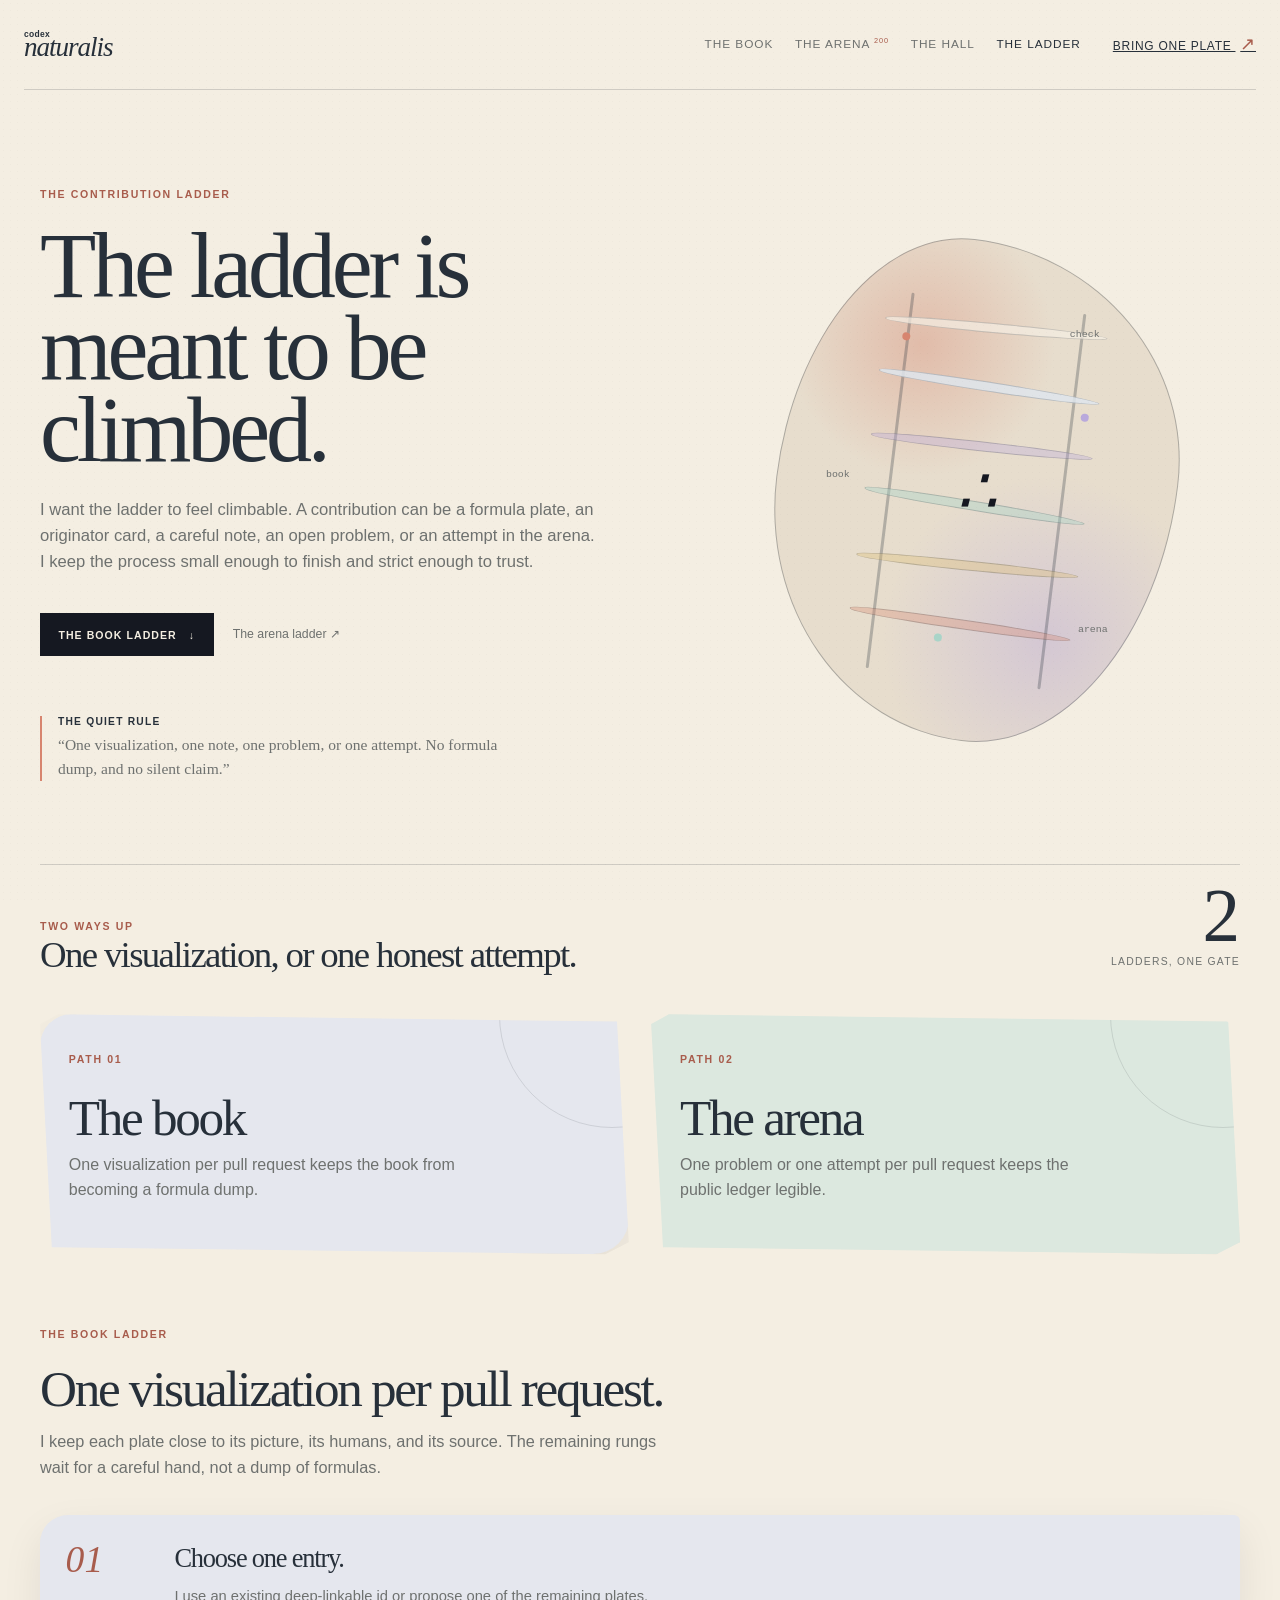
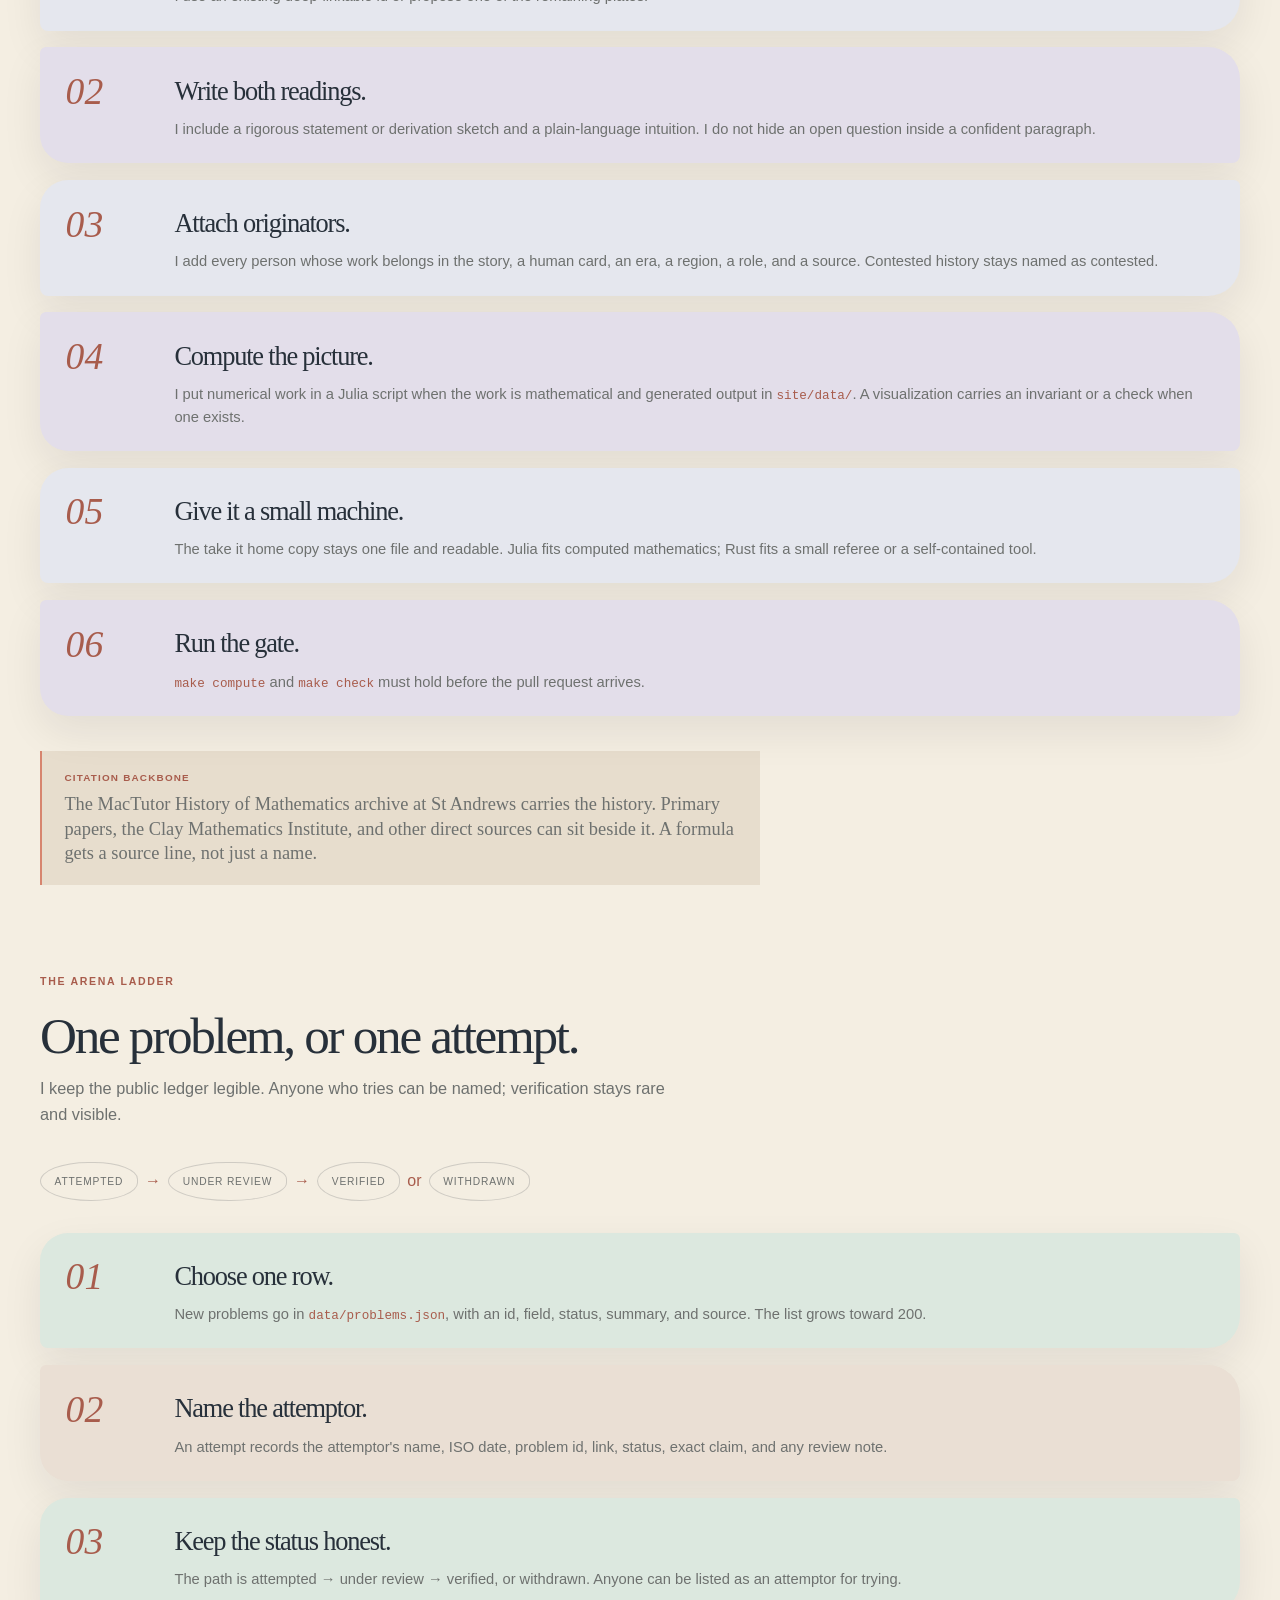
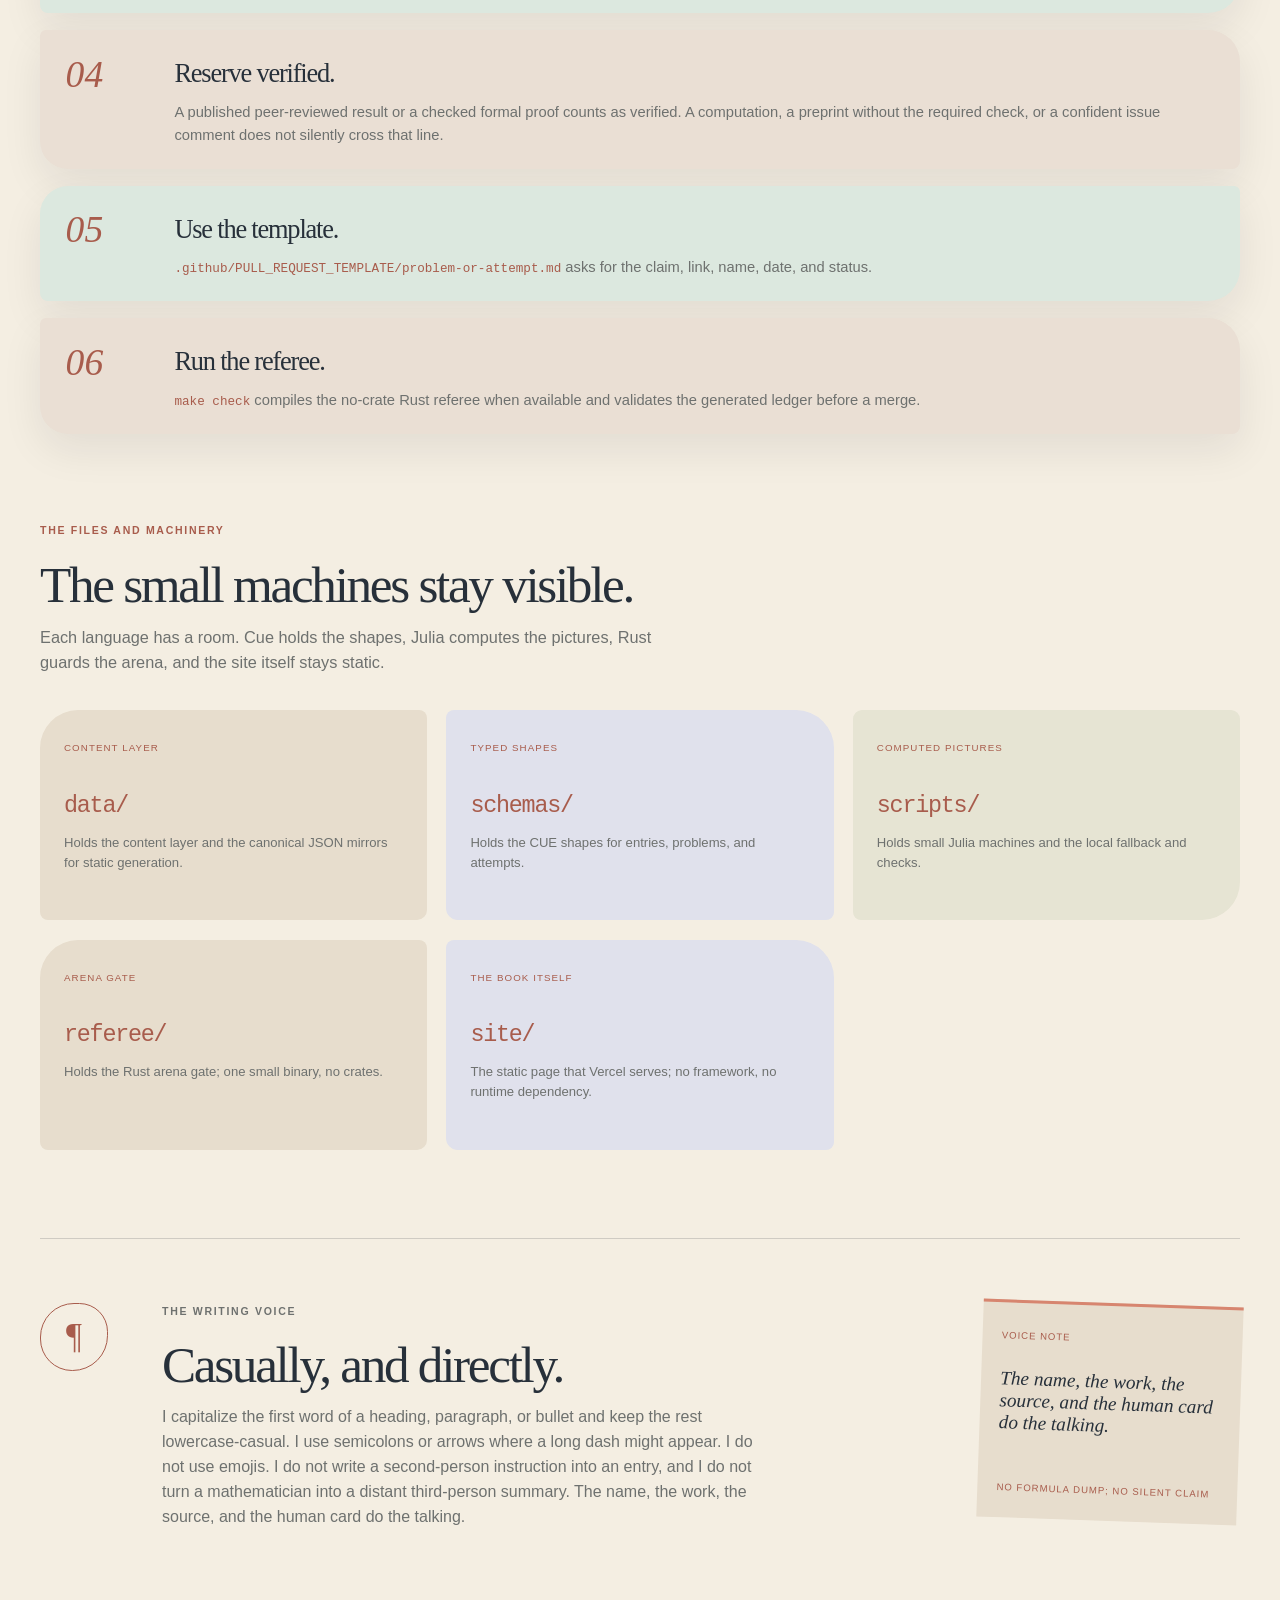
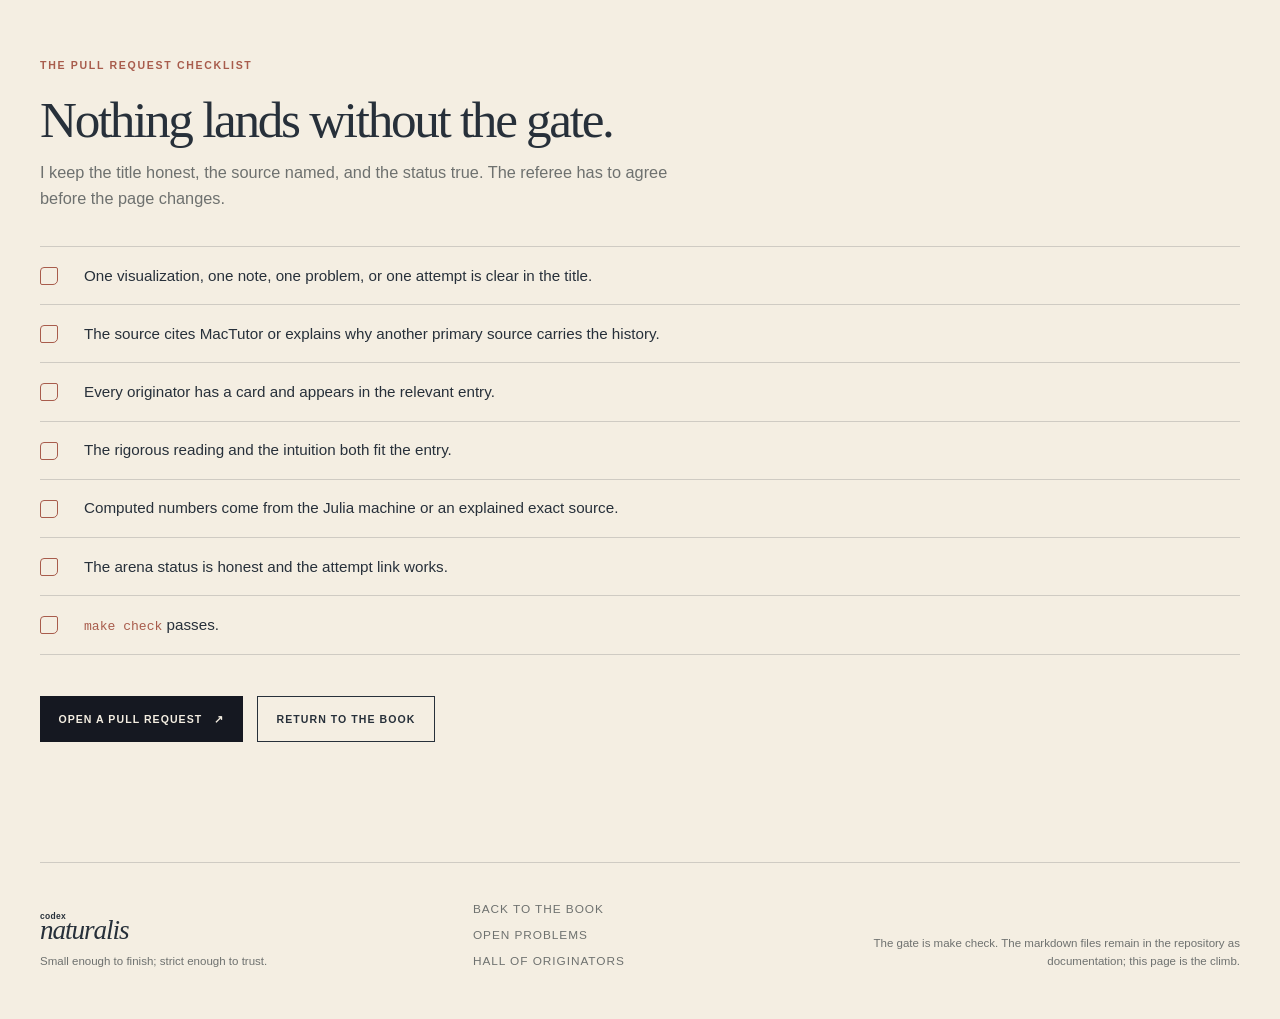
==== site/contributing.html @ 6f63bc46 "The ladder finds a page, not a raw markdown file The contribution ladder is now a styled Codex Natur" ====
<!doctype html>
<html lang="en">
<head>
  <meta charset="utf-8">
  <meta name="viewport" content="width=device-width, initial-scale=1">
  <meta name="description" content="The Codex Naturalis contribution ladder; one plate, one problem, one attempt at a time.">
  <title>The ladder; Codex Naturalis</title>
  <link rel="stylesheet" href="assets/styles.css">
  <script src="assets/app.js" defer></script>
</head>
<body data-page="ladder">
  <a class="skip-link" href="#ladder">Skip to the ladder</a>
  <header class="site-header">
    <a class="wordmark" href="index.html" aria-label="Codex Naturalis home"><span>codex</span><i>naturalis</i></a>
    <nav class="site-nav" aria-label="Main navigation">
      <a href="index.html">The book</a>
      <a href="problems.html">The arena <sup>200</sup></a>
      <a href="humans.html">The hall</a>
      <a class="active" href="contributing.html">The ladder</a>
    </nav>
    <a class="random-button" href="https://github.com/Mascottz/codex-naturalis/pulls">Bring one plate <span aria-hidden="true">↗</span></a>
  </header>

  <main id="ladder">
    <section class="hero climb-hero page-width" aria-labelledby="ladder-title">
      <div class="hero-copy">
        <p class="eyebrow">The contribution ladder</p>
        <h1 id="ladder-title">The ladder is meant to be climbed.</h1>
        <p class="hero-intro">I want the ladder to feel climbable. A contribution can be a formula plate, an originator card, a careful note, an open problem, or an attempt in the arena. I keep the process small enough to finish and strict enough to trust.</p>
        <div class="hero-actions">
          <a class="button button-fill" href="#book-ladder">The book ladder <span aria-hidden="true">↓</span></a>
          <a class="quiet-link" href="#arena-ladder">The arena ladder <span aria-hidden="true">↗</span></a>
        </div>
        <p class="galileo"><span>The quiet rule</span> <q>One visualization, one note, one problem, or one attempt. No formula dump, and no silent claim.</q></p>
      </div>
      <div class="climb-instrument" aria-hidden="true">
        <span class="climb-rail rail-left"></span>
        <span class="climb-rail rail-right"></span>
        <i class="climb-bar bar-a"></i>
        <i class="climb-bar bar-b"></i>
        <i class="climb-bar bar-c"></i>
        <i class="climb-bar bar-d"></i>
        <i class="climb-bar bar-e"></i>
        <i class="climb-bar bar-f"></i>
        <span class="instrument-point point-one"></span>
        <span class="instrument-point point-two"></span>
        <span class="instrument-point point-three"></span>
        <span class="instrument-label label-a">book</span>
        <span class="instrument-label label-b">arena</span>
        <span class="instrument-label label-c">check</span>
        <div class="instrument-center">∴</div>
      </div>
    </section>

    <section class="arena-band page-width">
      <div>
        <span class="section-kicker">Two ways up</span>
        <h2>One visualization, or one honest attempt.</h2>
      </div>
      <div class="counter"><strong>2</strong><span>ladders, one gate</span></div>
    </section>

    <div class="path-row page-width">
      <a class="path-card path-book" href="#book-ladder">
        <span class="section-kicker">Path 01</span>
        <h2>The book</h2>
        <p>One visualization per pull request keeps the book from becoming a formula dump.</p>
      </a>
      <a class="path-card path-arena" href="#arena-ladder">
        <span class="section-kicker">Path 02</span>
        <h2>The arena</h2>
        <p>One problem or one attempt per pull request keeps the public ledger legible.</p>
      </a>
    </div>

    <section class="climb-section page-width" id="book-ladder" aria-labelledby="book-ladder-title">
      <p class="eyebrow">The book ladder</p>
      <h2 id="book-ladder-title">One visualization per pull request.</h2>
      <p class="climb-lead">I keep each plate close to its picture, its humans, and its source. The remaining rungs wait for a careful hand, not a dump of formulas.</p>
      <ol class="rung-list book-rungs">
        <li class="rung">
          <span class="rung-index">01</span>
          <div>
            <h3>Choose one entry.</h3>
            <p>I use an existing deep-linkable id or propose one of the remaining plates.</p>
          </div>
        </li>
        <li class="rung">
          <span class="rung-index">02</span>
          <div>
            <h3>Write both readings.</h3>
            <p>I include a rigorous statement or derivation sketch and a plain-language intuition. I do not hide an open question inside a confident paragraph.</p>
          </div>
        </li>
        <li class="rung">
          <span class="rung-index">03</span>
          <div>
            <h3>Attach originators.</h3>
            <p>I add every person whose work belongs in the story, a human card, an era, a region, a role, and a source. Contested history stays named as contested.</p>
          </div>
        </li>
        <li class="rung">
          <span class="rung-index">04</span>
          <div>
            <h3>Compute the picture.</h3>
            <p>I put numerical work in a Julia script when the work is mathematical and generated output in <code>site/data/</code>. A visualization carries an invariant or a check when one exists.</p>
          </div>
        </li>
        <li class="rung">
          <span class="rung-index">05</span>
          <div>
            <h3>Give it a small machine.</h3>
            <p>The take it home copy stays one file and readable. Julia fits computed mathematics; Rust fits a small referee or a self-contained tool.</p>
          </div>
        </li>
        <li class="rung">
          <span class="rung-index">06</span>
          <div>
            <h3>Run the gate.</h3>
            <p><code>make compute</code> and <code>make check</code> must hold before the pull request arrives.</p>
          </div>
        </li>
      </ol>
      <aside class="climb-note">
        <span>Citation backbone</span>
        <p>The MacTutor History of Mathematics archive at St Andrews carries the history. Primary papers, the Clay Mathematics Institute, and other direct sources can sit beside it. A formula gets a source line, not just a name.</p>
      </aside>
    </section>

    <section class="climb-section page-width" id="arena-ladder" aria-labelledby="arena-ladder-title">
      <p class="eyebrow">The arena ladder</p>
      <h2 id="arena-ladder-title">One problem, or one attempt.</h2>
      <p class="climb-lead">I keep the public ledger legible. Anyone who tries can be named; verification stays rare and visible.</p>
      <div class="ladder" aria-label="Attempt status ladder">
        <span class="ladder-step">attempted</span>
        <span class="ladder-arrow">→</span>
        <span class="ladder-step">under review</span>
        <span class="ladder-arrow">→</span>
        <span class="ladder-step">verified</span>
        <span class="ladder-arrow">or</span>
        <span class="ladder-step">withdrawn</span>
      </div>
      <ol class="rung-list arena-rungs">
        <li class="rung">
          <span class="rung-index">01</span>
          <div>
            <h3>Choose one row.</h3>
            <p>New problems go in <code>data/problems.json</code>, with an id, field, status, summary, and source. The list grows toward 200.</p>
          </div>
        </li>
        <li class="rung">
          <span class="rung-index">02</span>
          <div>
            <h3>Name the attemptor.</h3>
            <p>An attempt records the attemptor's name, ISO date, problem id, link, status, exact claim, and any review note.</p>
          </div>
        </li>
        <li class="rung">
          <span class="rung-index">03</span>
          <div>
            <h3>Keep the status honest.</h3>
            <p>The path is attempted → under review → verified, or withdrawn. Anyone can be listed as an attemptor for trying.</p>
          </div>
        </li>
        <li class="rung">
          <span class="rung-index">04</span>
          <div>
            <h3>Reserve verified.</h3>
            <p>A published peer-reviewed result or a checked formal proof counts as verified. A computation, a preprint without the required check, or a confident issue comment does not silently cross that line.</p>
          </div>
        </li>
        <li class="rung">
          <span class="rung-index">05</span>
          <div>
            <h3>Use the template.</h3>
            <p><code>.github/PULL_REQUEST_TEMPLATE/problem-or-attempt.md</code> asks for the claim, link, name, date, and status.</p>
          </div>
        </li>
        <li class="rung">
          <span class="rung-index">06</span>
          <div>
            <h3>Run the referee.</h3>
            <p><code>make check</code> compiles the no-crate Rust referee when available and validates the generated ledger before a merge.</p>
          </div>
        </li>
      </ol>
    </section>

    <section class="climb-section page-width" id="machinery" aria-labelledby="machinery-title">
      <p class="eyebrow">The files and machinery</p>
      <h2 id="machinery-title">The small machines stay visible.</h2>
      <p class="climb-lead">Each language has a room. Cue holds the shapes, Julia computes the pictures, Rust guards the arena, and the site itself stays static.</p>
      <div class="machine-grid">
        <article class="machine-card">
          <span class="human-era">Content layer</span>
          <h3><code>data/</code></h3>
          <p>Holds the content layer and the canonical JSON mirrors for static generation.</p>
        </article>
        <article class="machine-card">
          <span class="human-era">Typed shapes</span>
          <h3><code>schemas/</code></h3>
          <p>Holds the CUE shapes for entries, problems, and attempts.</p>
        </article>
        <article class="machine-card">
          <span class="human-era">Computed pictures</span>
          <h3><code>scripts/</code></h3>
          <p>Holds small Julia machines and the local fallback and checks.</p>
        </article>
        <article class="machine-card">
          <span class="human-era">Arena gate</span>
          <h3><code>referee/</code></h3>
          <p>Holds the Rust arena gate; one small binary, no crates.</p>
        </article>
        <article class="machine-card">
          <span class="human-era">The book itself</span>
          <h3><code>site/</code></h3>
          <p>The static page that Vercel serves; no framework, no runtime dependency.</p>
        </article>
      </div>
    </section>

    <section class="margin page-width" id="voice" aria-labelledby="voice-title">
      <div class="margin-mark">¶</div>
      <div>
        <p class="eyebrow">The writing voice</p>
        <h2 id="voice-title">Casually, and directly.</h2>
        <p>I capitalize the first word of a heading, paragraph, or bullet and keep the rest lowercase-casual. I use semicolons or arrows where a long dash might appear. I do not use emojis. I do not write a second-person instruction into an entry, and I do not turn a mathematician into a distant third-person summary. The name, the work, the source, and the human card do the talking.</p>
      </div>
      <div class="margin-note">
        <span>Voice note</span>
        <p>The name, the work, the source, and the human card do the talking.</p>
        <small>no formula dump; no silent claim</small>
      </div>
    </section>

    <section class="climb-section page-width" id="checklist" aria-labelledby="checklist-title">
      <p class="eyebrow">The pull request checklist</p>
      <h2 id="checklist-title">Nothing lands without the gate.</h2>
      <p class="climb-lead">I keep the title honest, the source named, and the status true. The referee has to agree before the page changes.</p>
      <ul class="climb-checklist">
        <li>
          <span class="check-box" aria-hidden="true"></span>
          <span>One visualization, one note, one problem, or one attempt is clear in the title.</span>
        </li>
        <li>
          <span class="check-box" aria-hidden="true"></span>
          <span>The source cites MacTutor or explains why another primary source carries the history.</span>
        </li>
        <li>
          <span class="check-box" aria-hidden="true"></span>
          <span>Every originator has a card and appears in the relevant entry.</span>
        </li>
        <li>
          <span class="check-box" aria-hidden="true"></span>
          <span>The rigorous reading and the intuition both fit the entry.</span>
        </li>
        <li>
          <span class="check-box" aria-hidden="true"></span>
          <span>Computed numbers come from the Julia machine or an explained exact source.</span>
        </li>
        <li>
          <span class="check-box" aria-hidden="true"></span>
          <span>The arena status is honest and the attempt link works.</span>
        </li>
        <li>
          <span class="check-box" aria-hidden="true"></span>
          <span><code>make check</code> passes.</span>
        </li>
      </ul>
      <div class="climb-close">
        <a class="button button-fill" href="https://github.com/Mascottz/codex-naturalis/compare">Open a pull request <span aria-hidden="true">↗</span></a>
        <a class="button button-line" href="index.html">Return to the book</a>
      </div>
    </section>
  </main>

  <footer class="site-footer page-width">
    <div>
      <a class="wordmark" href="index.html"><span>codex</span><i>naturalis</i></a>
      <p>Small enough to finish; strict enough to trust.</p>
    </div>
    <div class="footer-links">
      <a href="index.html">Back to the book</a>
      <a href="problems.html">Open problems</a>
      <a href="humans.html">Hall of originators</a>
    </div>
    <p class="footer-sources">The gate is make check. The markdown files remain in the repository as documentation; this page is the climb.</p>
  </footer>
</body>
</html>
---- site/assets/styles.css ----
/* small machines; the visual instrument. it gives the book a surface that feels made, not templated. */

:root {
  --night: #151821;
  --night-soft: #242936;
  --paper: #f4eee2;
  --paper-deep: #e7ddcd;
  --ink: #27303a;
  --muted: #6e716f;
  --line: rgba(39, 48, 58, .18);
  --coral: #d7856f;
  --coral-dark: #a85c4c;
  --lilac: #b9a9dc;
  --mint: #a9d4c8;
  --mustard: #ddbd72;
  --sky-wash: #dfe6ed;
  --display: "Baskerville", "Iowan Old Style", "Palatino Linotype", Georgia, serif;
  --body: "Avenir Next", "Segoe UI", Helvetica, sans-serif;
  --mono: "SFMono-Regular", Consolas, "Liberation Mono", monospace;
  --measure: 1200px;
  --shadow: 0 16px 40px rgba(24, 27, 36, .08);
}

* { box-sizing: border-box; }
html { scroll-behavior: smooth; }
body { margin: 0; color: var(--ink); background: var(--paper); font-family: var(--body); font-size: 16px; line-height: 1.55; }
body::before { content: ""; position: fixed; inset: 0; pointer-events: none; opacity: .22; z-index: 10; background-image: radial-gradient(rgba(21, 24, 33, .1) .55px, transparent .55px); background-size: 7px 7px; mix-blend-mode: multiply; }
a { color: inherit; }
button, input { font: inherit; }
button { cursor: pointer; }
.skip-link { position: fixed; left: 1rem; top: -5rem; z-index: 50; background: var(--coral); color: var(--night); padding: .6rem 1rem; }
.skip-link:focus { top: 1rem; }
.page-width { width: min(calc(100% - 3rem), var(--measure)); margin-inline: auto; }

.site-header { width: min(calc(100% - 3rem), 1320px); margin: 0 auto; min-height: 90px; display: flex; align-items: center; justify-content: space-between; gap: 2rem; border-bottom: 1px solid var(--line); }
.wordmark { display: inline-flex; flex-direction: column; text-decoration: none; text-transform: lowercase; font-family: var(--display); font-size: 1.7rem; line-height: .76; letter-spacing: -.04em; }
.wordmark span { letter-spacing: .04em; font-family: var(--body); font-size: .53rem; font-weight: 700; }
.wordmark i { font-style: italic; }
.site-nav { display: flex; align-items: center; gap: 1.35rem; margin-left: auto; }
.site-nav a, .footer-links a { color: var(--muted); text-decoration: none; font-size: .74rem; letter-spacing: .08em; text-transform: uppercase; }
.site-nav a:hover, .site-nav a.active, .footer-links a:hover { color: var(--ink); }
.site-nav sup { color: var(--coral-dark); font-size: .62em; }
.random-button { color: var(--ink); border: 0; background: transparent; font-size: .75rem; letter-spacing: .06em; text-transform: uppercase; padding: .65rem 0; }
.random-button span { color: var(--coral-dark); font-size: 1.1rem; padding-left: .3rem; }

.hero { min-height: 690px; display: grid; grid-template-columns: minmax(0, 1.07fr) minmax(300px, .93fr); align-items: center; gap: 5vw; padding-block: 6rem 5rem; }
.eyebrow, .section-kicker { margin: 0 0 1.4rem; text-transform: uppercase; letter-spacing: .16em; font-size: .66rem; font-weight: 700; color: var(--coral-dark); }
h1, h2, h3, p { margin-top: 0; }
h1, h2, h3 { font-family: var(--display); font-weight: 400; letter-spacing: -.045em; }
h1 { max-width: 700px; margin-bottom: 1.65rem; font-size: clamp(3.8rem, 7.2vw, 7.3rem); line-height: .89; }
h2 { font-size: clamp(2.3rem, 4vw, 4.8rem); line-height: .94; }
.hero-intro { max-width: 560px; color: var(--muted); font-size: 1.04rem; }
.hero-actions { display: flex; align-items: center; flex-wrap: wrap; gap: 1.2rem; margin: 2.4rem 0 3.7rem; }
.button { display: inline-flex; align-items: center; gap: .75rem; padding: .85rem 1.15rem; text-decoration: none; text-transform: uppercase; letter-spacing: .1em; font-size: .66rem; font-weight: 700; transition: transform .2s ease, background .2s ease; }
.button:hover { transform: translateY(-2px); }
.button-fill { background: var(--night); color: var(--paper); }
.button-line { border: 1px solid currentColor; }
.quiet-link { color: var(--muted); text-decoration: none; font-size: .77rem; }
.quiet-link:hover { color: var(--coral-dark); }
.galileo { max-width: 480px; padding-left: 1rem; border-left: 2px solid var(--coral); color: var(--muted); font-family: var(--display); font-size: .97rem; }
.galileo span { display: block; color: var(--ink); font: 700 .64rem var(--body); letter-spacing: .12em; text-transform: uppercase; margin-bottom: .4rem; }
.galileo q { quotes: "“" "”"; }

.hero-instrument { position: relative; justify-self: center; width: min(40vw, 430px); aspect-ratio: 1; border: 1px solid rgba(39,48,58,.3); border-radius: 49% 51% 44% 56% / 56% 44% 54% 46%; transform: rotate(-9deg); background: radial-gradient(circle at 40% 40%, rgba(185,169,220,.6), transparent 25%), radial-gradient(circle at 70% 65%, rgba(169,212,200,.55), transparent 32%), var(--paper-deep); }
.hero-instrument::after { content: ""; position: absolute; inset: 11%; border: 1px solid rgba(39,48,58,.24); border-radius: 50%; }
.instrument-ring { position: absolute; inset: 18%; border: 1px solid rgba(39,48,58,.3); border-radius: 48% 52% 50% 50%; }
.ring-one { transform: rotate(29deg) scaleY(.66); }
.ring-two { transform: rotate(-38deg) scaleY(.66); }
.ring-three { inset: 30%; border-color: rgba(168,92,76,.5); transform: rotate(77deg) scaleY(.72); }
.instrument-point { position: absolute; width: 8px; height: 8px; background: var(--coral); border-radius: 50%; }
.point-one { top: 20%; left: 27%; }.point-two { right: 24%; top: 32%; background: var(--lilac); }.point-three { bottom: 19%; left: 44%; background: var(--mint); }
.instrument-center { position: absolute; left: 50%; top: 50%; transform: translate(-50%, -50%) rotate(9deg); font: italic 4rem var(--display); color: var(--night); }
.instrument-label { position: absolute; font: .62rem var(--mono); color: var(--muted); transform: rotate(9deg); }.label-a { left: 12%; top: 49%; }.label-b { right: 13%; bottom: 24%; }.label-c { top: 15%; right: 24%; }

.book-intro { display: flex; align-items: flex-end; justify-content: space-between; border-top: 1px solid var(--line); padding-block: 1.6rem 2.3rem; }
.book-intro p { margin: 0; font-family: var(--display); font-size: 1.6rem; }
.index-stats { display: flex; align-items: baseline; gap: .55rem; color: var(--muted); font-size: .63rem; letter-spacing: .1em; text-transform: uppercase; white-space: nowrap; }
.index-stats strong { color: var(--ink); font: 2.5rem var(--display); letter-spacing: -.06em; }
.index-stats span { margin-right: .6rem; }

.entries { padding-bottom: 8rem; }
.domain-divider { display: flex; align-items: baseline; gap: 1rem; padding-top: 4rem; margin-bottom: 1.8rem; border-top: 1px solid var(--line); }
.domain-divider:first-child { border-top: 0; padding-top: 1rem; }
.domain-divider h2 { margin: 0; font-size: clamp(3rem, 6vw, 6.2rem); }
.domain-number { margin-left: auto; color: var(--coral-dark); font: italic 1rem var(--display); }
.entry-plate { --plate: var(--sky-wash); position: relative; display: grid; grid-template-columns: minmax(210px, .74fr) minmax(0, 1.26fr); min-height: 470px; margin-bottom: 3.8rem; padding: clamp(1.7rem, 4vw, 3.8rem); gap: clamp(2rem, 5vw, 6rem); background: var(--plate); box-shadow: var(--shadow); overflow: hidden; clip-path: polygon(0 3%, 2% 0, 99% 2%, 100% 96%, 96% 100%, 1% 98%); }
.entry-plate::before { content: ""; position: absolute; width: 22rem; height: 22rem; border: 1px solid rgba(39,48,58,.13); border-radius: 50%; right: -9rem; top: -10rem; }
.entry-plate::after { content: ""; position: absolute; width: 12rem; height: 12rem; border: 1px solid rgba(39,48,58,.13); border-radius: 50%; left: -7rem; bottom: -7rem; }
.entry-plate[data-domain="sky"] { --plate: #e5e7ee; }.entry-plate[data-domain="earth"] { --plate: #e6e1d5; }.entry-plate[data-domain="living"] { --plate: #dce8df; }.entry-plate[data-domain="invisible"] { --plate: #e3deea; }.entry-plate[data-domain="structure"] { --plate: #eadfd4; }
.entry-plate:nth-of-type(odd) { border-radius: 32px 5px 38px 9px; }.entry-plate:nth-of-type(even) { border-radius: 6px 38px 11px 34px; }
.entry-aside, .entry-copy { position: relative; z-index: 1; }
.entry-aside { display: flex; flex-direction: column; justify-content: space-between; }
.entry-number { font: italic 1.05rem var(--display); color: var(--coral-dark); }
.entry-title { margin: 1.9rem 0 1.1rem; font-size: clamp(2rem, 3.4vw, 4rem); line-height: .95; }
.entry-plate.live .entry-title::after { content: "live"; display: inline-block; vertical-align: top; margin: .2rem 0 0 .7rem; padding: .25rem .45rem; border: 1px solid var(--coral-dark); border-radius: 99px; font: 700 .55rem var(--body); letter-spacing: .1em; text-transform: uppercase; }
.entry-formula { margin: 0; color: var(--coral-dark); font: 1.05rem var(--mono); line-height: 1.5; }
.entry-source { margin: 2rem 0 0; color: var(--muted); font-size: .65rem; line-height: 1.45; }
.entry-source span { display: block; color: var(--ink); text-transform: uppercase; letter-spacing: .11em; font-weight: 700; margin-bottom: .25rem; }
.entry-copy > .statement { max-width: 690px; margin-bottom: 1.65rem; font-family: var(--display); font-size: 1.45rem; line-height: 1.18; }
.readings { display: grid; grid-template-columns: 1fr 1fr; gap: 1.4rem; border-top: 1px solid rgba(39,48,58,.2); padding-top: 1rem; }
.reading-label { display: block; margin-bottom: .4rem; color: var(--coral-dark); font: 700 .62rem var(--body); text-transform: uppercase; letter-spacing: .11em; }
.readings p { margin: 0; color: var(--muted); font-size: .82rem; line-height: 1.5; }
.originators { display: flex; flex-wrap: wrap; gap: .5rem; margin-top: 1.7rem; }
.originator-chip { display: inline-flex; align-items: center; gap: .45rem; padding: .35rem .6rem .35rem .38rem; border: 1px solid rgba(39,48,58,.23); border-radius: 99px; background: rgba(244,238,226,.4); color: var(--ink); text-decoration: none; font-size: .67rem; }
.originator-chip::before { content: ""; display: block; width: 19px; height: 19px; background: var(--coral); border-radius: 50% 50% 44% 56%; }
.originator-chip:nth-child(2)::before { background: var(--lilac); border-radius: 45% 55% 50% 50%; }.originator-chip:nth-child(3)::before { background: var(--mint); }
.human-story { margin: 1.3rem 0 0; padding-left: .8rem; border-left: 2px solid var(--coral); color: var(--muted); font-size: .77rem; }
.visual-shell { position: relative; margin-top: 2.1rem; padding: .8rem .8rem .7rem; border: 1px solid rgba(39,48,58,.23); background: rgba(244,238,226,.3); border-radius: 15px 5px 16px 5px; }
.entry-canvas { display: block; width: 100%; height: 210px; }
.visual-tools { display: flex; align-items: center; flex-wrap: wrap; gap: .8rem; border-top: 1px solid rgba(39,48,58,.16); padding-top: .6rem; }
.visual-tools label { color: var(--muted); font-size: .65rem; letter-spacing: .08em; text-transform: uppercase; }
.visual-tools input[type="range"] { accent-color: var(--coral-dark); width: min(280px, 45%); }
.slider-value { min-width: 4rem; color: var(--ink); font: .72rem var(--mono); }
.take-home { margin-left: auto; border: 0; border-bottom: 1px solid var(--coral-dark); background: transparent; color: var(--coral-dark); padding: .25rem 0; font-size: .63rem; letter-spacing: .08em; text-transform: uppercase; }
.take-home:hover { color: var(--ink); }

.margin { display: grid; grid-template-columns: 90px 1fr 260px; align-items: start; gap: 2rem; padding: 4rem 0 7rem; border-top: 1px solid var(--line); }
.margin-mark { width: 68px; height: 68px; display: grid; place-items: center; border: 1px solid var(--coral-dark); border-radius: 50% 42% 52% 47%; font: 2.2rem var(--display); color: var(--coral-dark); }
.margin h2 { margin-bottom: 1rem; font-size: clamp(2.7rem, 4vw, 4.5rem); }.margin p { max-width: 610px; color: var(--muted); }.margin .button { margin-top: .5rem; }
.margin-note { padding: 1.2rem; border-top: 3px solid var(--coral); background: var(--paper-deep); transform: rotate(2deg); }.margin-note span, .margin-note small { color: var(--coral-dark); font: .6rem var(--body); letter-spacing: .1em; text-transform: uppercase; }.margin-note p { margin: 1.3rem 0 2.5rem; color: var(--ink); font: italic 1.2rem var(--display); }

.site-footer { display: grid; grid-template-columns: 1.2fr 1fr 1.2fr; gap: 2rem; align-items: end; padding-block: 2.3rem 3rem; border-top: 1px solid var(--line); }.site-footer p { margin: .8rem 0 0; color: var(--muted); font-size: .72rem; }.footer-links { display: flex; flex-direction: column; gap: .5rem; }.footer-sources { text-align: right; }

/* the arena and hall share the quieter reading surface */
.page-hero { padding: 7rem 0 4rem; max-width: 800px; }.page-hero h1 { font-size: clamp(3.6rem, 7vw, 7.2rem); }.page-hero p:not(.eyebrow) { color: var(--muted); font-size: 1.05rem; max-width: 620px; }
.arena-band { display: grid; grid-template-columns: 1.4fr .6fr; gap: 2rem; align-items: end; padding: 1.2rem 0 2.6rem; border-top: 1px solid var(--line); }.arena-band h2 { margin: 0; font-size: 2.3rem; }.counter { text-align: right; }.counter strong { display: block; font: 4.7rem var(--display); line-height: .85; }.counter span { color: var(--muted); font-size: .65rem; letter-spacing: .12em; text-transform: uppercase; }
.filter-row { display: flex; gap: .55rem; flex-wrap: wrap; margin-bottom: 2rem; }.filter-button { border: 1px solid var(--line); border-radius: 99px; background: transparent; padding: .5rem .8rem; color: var(--muted); font-size: .65rem; text-transform: uppercase; letter-spacing: .08em; }.filter-button.active, .filter-button:hover { background: var(--night); color: var(--paper); border-color: var(--night); }
.problem-table-wrap { overflow-x: auto; }.problem-table { width: 100%; border-collapse: collapse; font-size: .8rem; }.problem-table th { padding: .8rem .6rem; color: var(--muted); text-align: left; border-bottom: 2px solid var(--ink); font-size: .61rem; letter-spacing: .1em; text-transform: uppercase; }.problem-table td { padding: 1rem .6rem; vertical-align: top; border-bottom: 1px solid var(--line); }.problem-table tbody tr:hover { background: rgba(231,221,205,.5); }.problem-number { color: var(--coral-dark); font: italic 1.1rem var(--display); }.problem-title { min-width: 260px; font: 1.2rem var(--display); }.problem-title small { display: block; color: var(--muted); font: .7rem var(--body); margin-top: .35rem; }.problem-summary { color: var(--muted); max-width: 380px; }.status { display: inline-block; padding: .27rem .5rem; border-radius: 99px; background: var(--paper-deep); color: var(--muted); font-size: .61rem; text-transform: uppercase; letter-spacing: .08em; white-space: nowrap; }.status.open { color: var(--coral-dark); background: #f0d7ce; }.status.verified { color: #42675e; background: #d2e7dd; }.status.under-review { color: #6d5c27; background: #f1e5bd; }
.ledger { margin: 5rem 0 7rem; padding-top: 2rem; border-top: 1px solid var(--line); }.ledger h2 { margin-bottom: 1rem; }.ledger > p { color: var(--muted); max-width: 660px; }.attempt { display: grid; grid-template-columns: 1fr 140px 180px; gap: 1rem; align-items: center; padding: 1rem 0; border-bottom: 1px solid var(--line); }.attempt strong { font-family: var(--display); font-weight: 400; }.attempt small { color: var(--muted); }.attempt a { color: var(--coral-dark); font-size: .7rem; text-decoration: none; }
.ladder { display: flex; gap: .45rem; align-items: center; margin: 2rem 0; }.ladder-step { padding: .65rem .85rem; border: 1px solid var(--line); border-radius: 50% 45% 48% 52%; color: var(--muted); font-size: .64rem; text-transform: uppercase; letter-spacing: .08em; }.ladder-arrow { color: var(--coral-dark); }

.timeline-wrap { overflow-x: auto; padding: 2rem 0 4rem; }.timeline { min-width: 920px; height: 180px; position: relative; border-bottom: 1px solid var(--ink); }.timeline::before { content: ""; position: absolute; left: 0; right: 0; top: 83px; border-top: 1px solid var(--line); }.timeline-item { position: absolute; top: 55px; transform: translateX(-50%); text-align: center; }.timeline-item::before { content: ""; display: block; margin: 19px auto 8px; width: 11px; height: 11px; border-radius: 50%; background: var(--coral); border: 3px solid var(--paper); box-shadow: 0 0 0 1px var(--coral); }.timeline-item:nth-child(2n)::before { background: var(--lilac); box-shadow: 0 0 0 1px var(--lilac); }.timeline-item strong { display: block; font: 1rem var(--display); white-space: nowrap; }.timeline-item small { display: block; color: var(--muted); font-size: .6rem; letter-spacing: .08em; text-transform: uppercase; white-space: nowrap; }.hall-grid { display: grid; grid-template-columns: repeat(3, 1fr); gap: 1.2rem; padding-bottom: 7rem; }.human-card { position: relative; min-height: 240px; padding: 1.6rem; background: var(--paper-deep); border-radius: 38px 8px 10px 8px; }.human-card:nth-child(3n+2) { background: #e0e1ec; border-radius: 8px 38px 8px 12px; }.human-card:nth-child(3n) { background: #e6e4d3; border-radius: 9px 9px 38px 8px; }.human-era { color: var(--coral-dark); font: .61rem var(--body); letter-spacing: .11em; text-transform: uppercase; }.human-card h2 { margin: 1.5rem 0 .35rem; font-size: 1.9rem; }.human-role { margin: 0 0 1.2rem; color: var(--muted); font-size: .72rem; }.human-card p:last-child { margin: 0; font-size: .78rem; color: var(--ink); }.human-entry-links { position: absolute; right: 1.4rem; top: 1.4rem; color: var(--muted); font: .6rem var(--mono); }

@media (max-width: 800px) {
  .site-header { min-height: 75px; flex-wrap: wrap; gap: .7rem; padding-block: .8rem; }.site-nav { order: 3; width: 100%; justify-content: space-between; gap: .4rem; }.site-nav a { font-size: .6rem; }.random-button { font-size: .62rem; }
  .hero { display: block; min-height: auto; padding-block: 4rem 5rem; }.hero-instrument { width: min(70vw, 380px); margin: 4rem auto 1rem; }.book-intro { display: block; }.index-stats { margin-top: 1.2rem; }.index-stats strong { font-size: 2rem; }
  .entry-plate { grid-template-columns: 1fr; gap: 1rem; padding: 1.5rem; }.entry-aside { display: block; }.entry-source { margin-top: 1.2rem; }.entry-copy > .statement { font-size: 1.2rem; }.readings { gap: .8rem; }.visual-tools input[type="range"] { width: 45%; }.take-home { width: 100%; text-align: left; margin-left: 0; margin-top: .3rem; }
  .margin { grid-template-columns: 1fr; gap: 1rem; }.margin-mark { width: 54px; height: 54px; }.margin-note { max-width: 280px; }.site-footer { grid-template-columns: 1fr; }.footer-sources { text-align: left; }
  .page-hero { padding-block: 4rem 3rem; }.arena-band { grid-template-columns: 1fr; }.counter { text-align: left; }.attempt { grid-template-columns: 1fr; gap: .25rem; }.ladder { flex-wrap: wrap; }.ladder-arrow { display: none; }.hall-grid { grid-template-columns: 1fr; }.timeline { min-width: 800px; }
}
@media (prefers-reduced-motion: reduce) { html { scroll-behavior: auto; }.button { transition: none; } }

/* the ladder; a climbable contribution page that keeps the same instrument as the book */
.climb-hero { padding-bottom: 4.2rem; }
.climb-instrument { position: relative; justify-self: center; width: min(38vw, 400px); aspect-ratio: 4 / 5; border: 1px solid rgba(39,48,58,.3); border-radius: 42% 58% 46% 54% / 52% 44% 56% 48%; transform: rotate(7deg); background: radial-gradient(circle at 32% 22%, rgba(215,133,111,.38), transparent 28%), radial-gradient(circle at 72% 78%, rgba(185,169,220,.42), transparent 34%), var(--paper-deep); }
.climb-instrument .instrument-center { transform: translate(-50%, -50%) rotate(-7deg); }
.climb-instrument .instrument-label { transform: rotate(-7deg); }
.climb-rail { position: absolute; top: 12%; bottom: 12%; width: 3px; background: rgba(39,48,58,.28); border-radius: 99px; }
.rail-left { left: 28%; }.rail-right { right: 28%; }
.climb-bar { position: absolute; left: 22%; right: 22%; height: 10px; border-radius: 40% 60% 45% 55%; background: rgba(244,238,226,.72); border: 1px solid rgba(39,48,58,.22); }
.bar-a { top: 16%; transform: rotate(-2deg); }.bar-b { top: 28%; background: rgba(223,230,237,.85); transform: rotate(1.5deg); }.bar-c { top: 40%; background: rgba(185,169,220,.35); transform: rotate(-1deg); }.bar-d { top: 52%; background: rgba(169,212,200,.4); transform: rotate(2deg); }.bar-e { top: 64%; background: rgba(221,189,114,.35); transform: rotate(-1.5deg); }.bar-f { top: 76%; background: rgba(215,133,111,.32); transform: rotate(1deg); }
.path-row { display: grid; grid-template-columns: 1fr 1fr; gap: 1.4rem; padding-bottom: 4.5rem; }
.path-card { position: relative; min-height: 240px; padding: 2rem 1.8rem 1.7rem; text-decoration: none; overflow: hidden; box-shadow: var(--shadow); clip-path: polygon(0 4%, 3% 0, 98% 3%, 100% 95%, 96% 100%, 2% 97%); }
.path-card h2 { margin: 1.4rem 0 .7rem; font-size: clamp(2.4rem, 4vw, 3.8rem); }
.path-card p { margin: 0; color: var(--muted); max-width: 26rem; }
.path-book { background: #e5e7ee; border-radius: 32px 6px 36px 8px; }
.path-arena { background: #dce8df; border-radius: 6px 34px 8px 30px; }
.path-card::before { content: ""; position: absolute; width: 14rem; height: 14rem; border: 1px solid rgba(39,48,58,.13); border-radius: 50%; right: -6rem; top: -7rem; }
.climb-section { padding-bottom: 5.5rem; }
.climb-section h2 { margin-bottom: 1rem; }
.climb-lead { max-width: 640px; color: var(--muted); font-size: 1.02rem; margin-bottom: 2.2rem; }
.rung-list { list-style: none; margin: 0; padding: 0; display: grid; gap: 1.05rem; }
.rung { display: grid; grid-template-columns: 88px minmax(0, 1fr); gap: 1.3rem; align-items: start; padding: 1.45rem 1.6rem 1.4rem; box-shadow: var(--shadow); }
.rung:nth-child(odd) { border-radius: 28px 6px 32px 8px; }
.rung:nth-child(even) { border-radius: 6px 32px 8px 28px; }
.book-rungs .rung:nth-child(odd) { background: #e5e7ee; }
.book-rungs .rung:nth-child(even) { background: #e3deea; }
.arena-rungs .rung:nth-child(odd) { background: #dce8df; }
.arena-rungs .rung:nth-child(even) { background: #eadfd4; }
.rung-index { font: italic 2.35rem var(--display); color: var(--coral-dark); line-height: 1; padding-top: .15rem; }
.rung h3 { margin: 0 0 .4rem; font-size: 1.65rem; }
.rung p { margin: 0; color: var(--muted); font-size: .92rem; }
.rung code, .machine-card code, .climb-checklist code, .climb-lead code { font-family: var(--mono); font-size: .86em; color: var(--coral-dark); }
.climb-note { margin-top: 2.2rem; max-width: 720px; padding: 1.3rem 1.4rem 1.2rem; border-left: 2px solid var(--coral); background: var(--paper-deep); }
.climb-note span { display: block; color: var(--coral-dark); font: 700 .62rem var(--body); letter-spacing: .12em; text-transform: uppercase; margin-bottom: .55rem; }
.climb-note p { margin: 0; color: var(--muted); font-family: var(--display); font-size: 1.15rem; line-height: 1.35; }
.machine-grid { display: grid; grid-template-columns: repeat(3, 1fr); gap: 1.2rem; }
.machine-card { position: relative; min-height: 210px; padding: 1.5rem; background: var(--paper-deep); border-radius: 38px 8px 10px 8px; }
.machine-card:nth-child(3n+2) { background: #e0e1ec; border-radius: 8px 38px 8px 12px; }
.machine-card:nth-child(3n) { background: #e6e4d3; border-radius: 9px 9px 38px 8px; }
.machine-card h3 { margin: 1.4rem 0 .55rem; font-size: 1.7rem; }
.machine-card p { margin: 0; color: var(--muted); font-size: .82rem; }
.climb-checklist { list-style: none; margin: 0 0 2.6rem; padding: 0; border-top: 1px solid var(--line); }
.climb-checklist li { display: grid; grid-template-columns: 28px 1fr; gap: 1rem; align-items: start; padding: 1.05rem 0; border-bottom: 1px solid var(--line); font-size: .95rem; }
.check-box { width: 18px; height: 18px; margin-top: .2rem; border: 1px solid var(--coral-dark); border-radius: 4px 2px 5px 2px; background: rgba(244,238,226,.6); }
.climb-close { display: flex; flex-wrap: wrap; gap: .9rem; padding-bottom: 2rem; }
@media (max-width: 800px) {
  .climb-instrument { width: min(70vw, 340px); margin: 3.2rem auto 0; }
  .path-row, .machine-grid { grid-template-columns: 1fr; }
  .rung { grid-template-columns: 54px 1fr; gap: .8rem; padding: 1.15rem 1.1rem; }
  .rung-index { font-size: 1.7rem; }
  .rung h3 { font-size: 1.3rem; }
  .climb-section { padding-bottom: 3.6rem; }
}
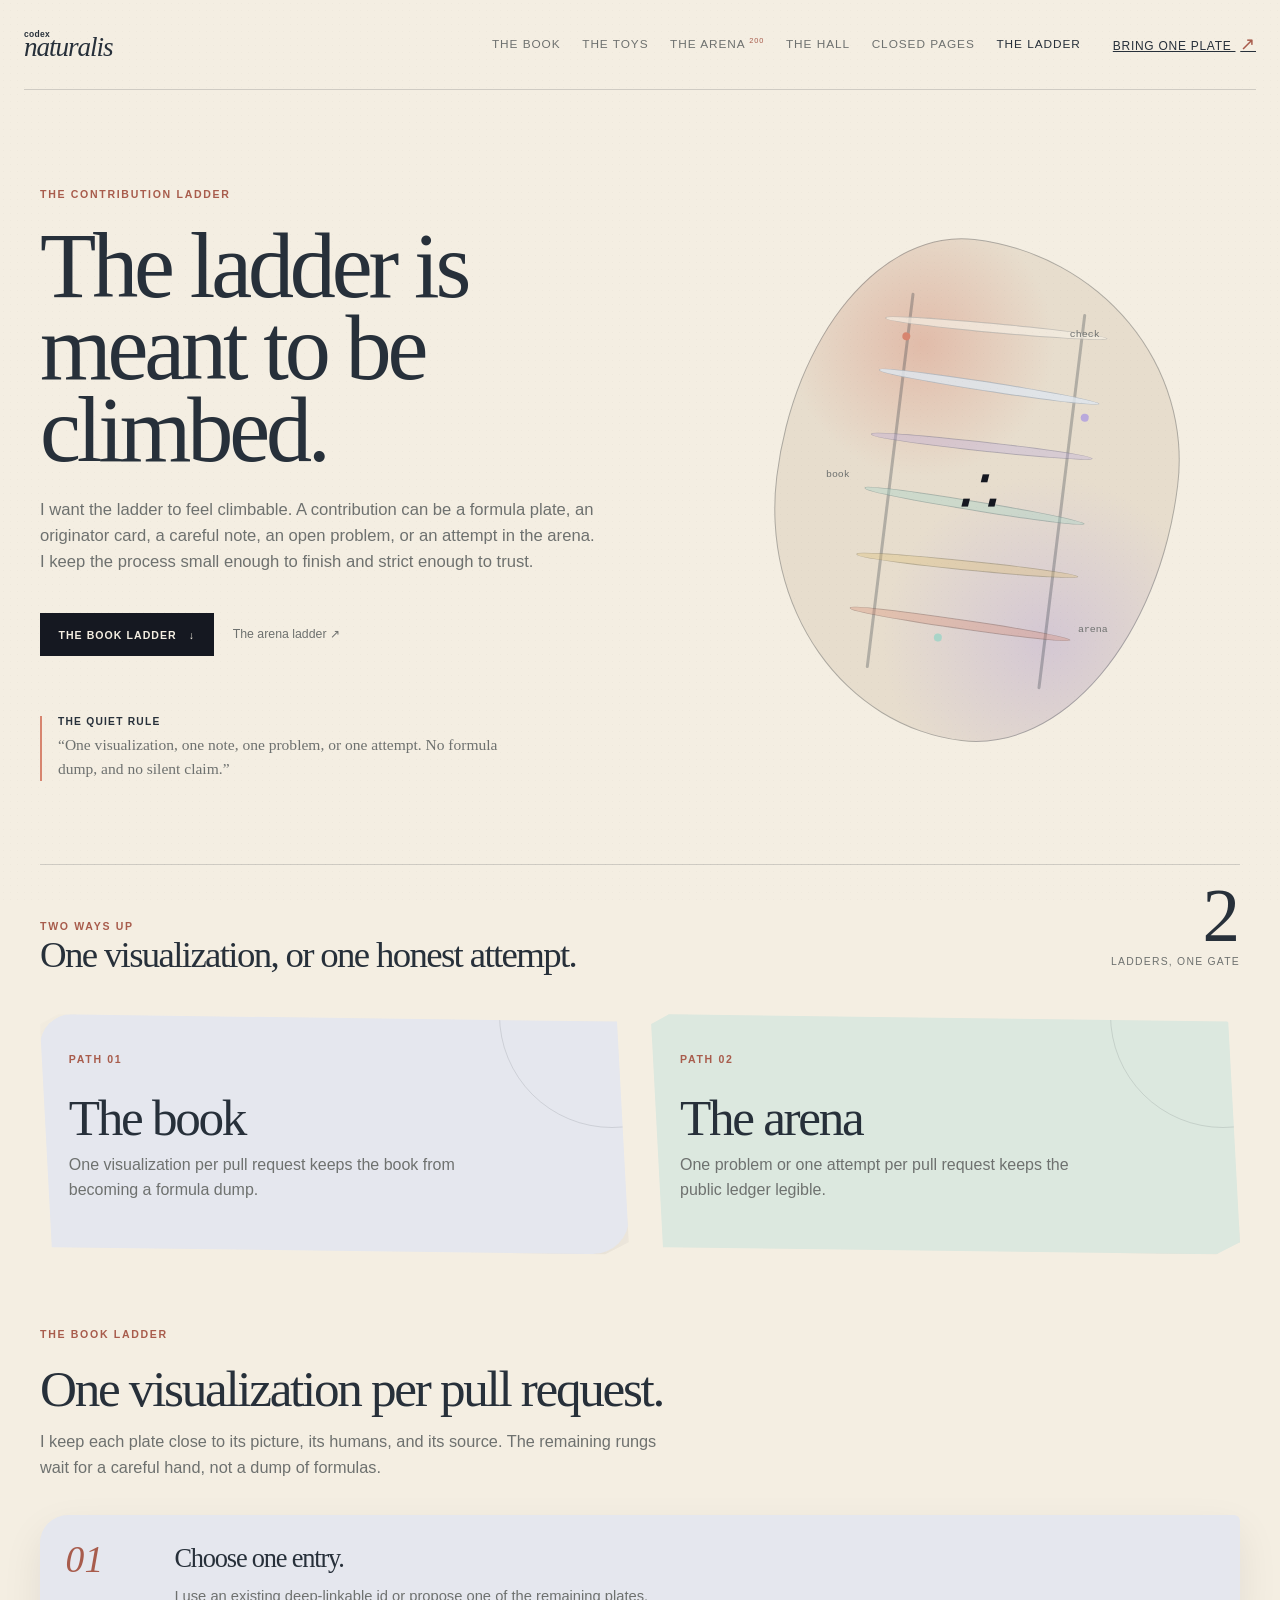
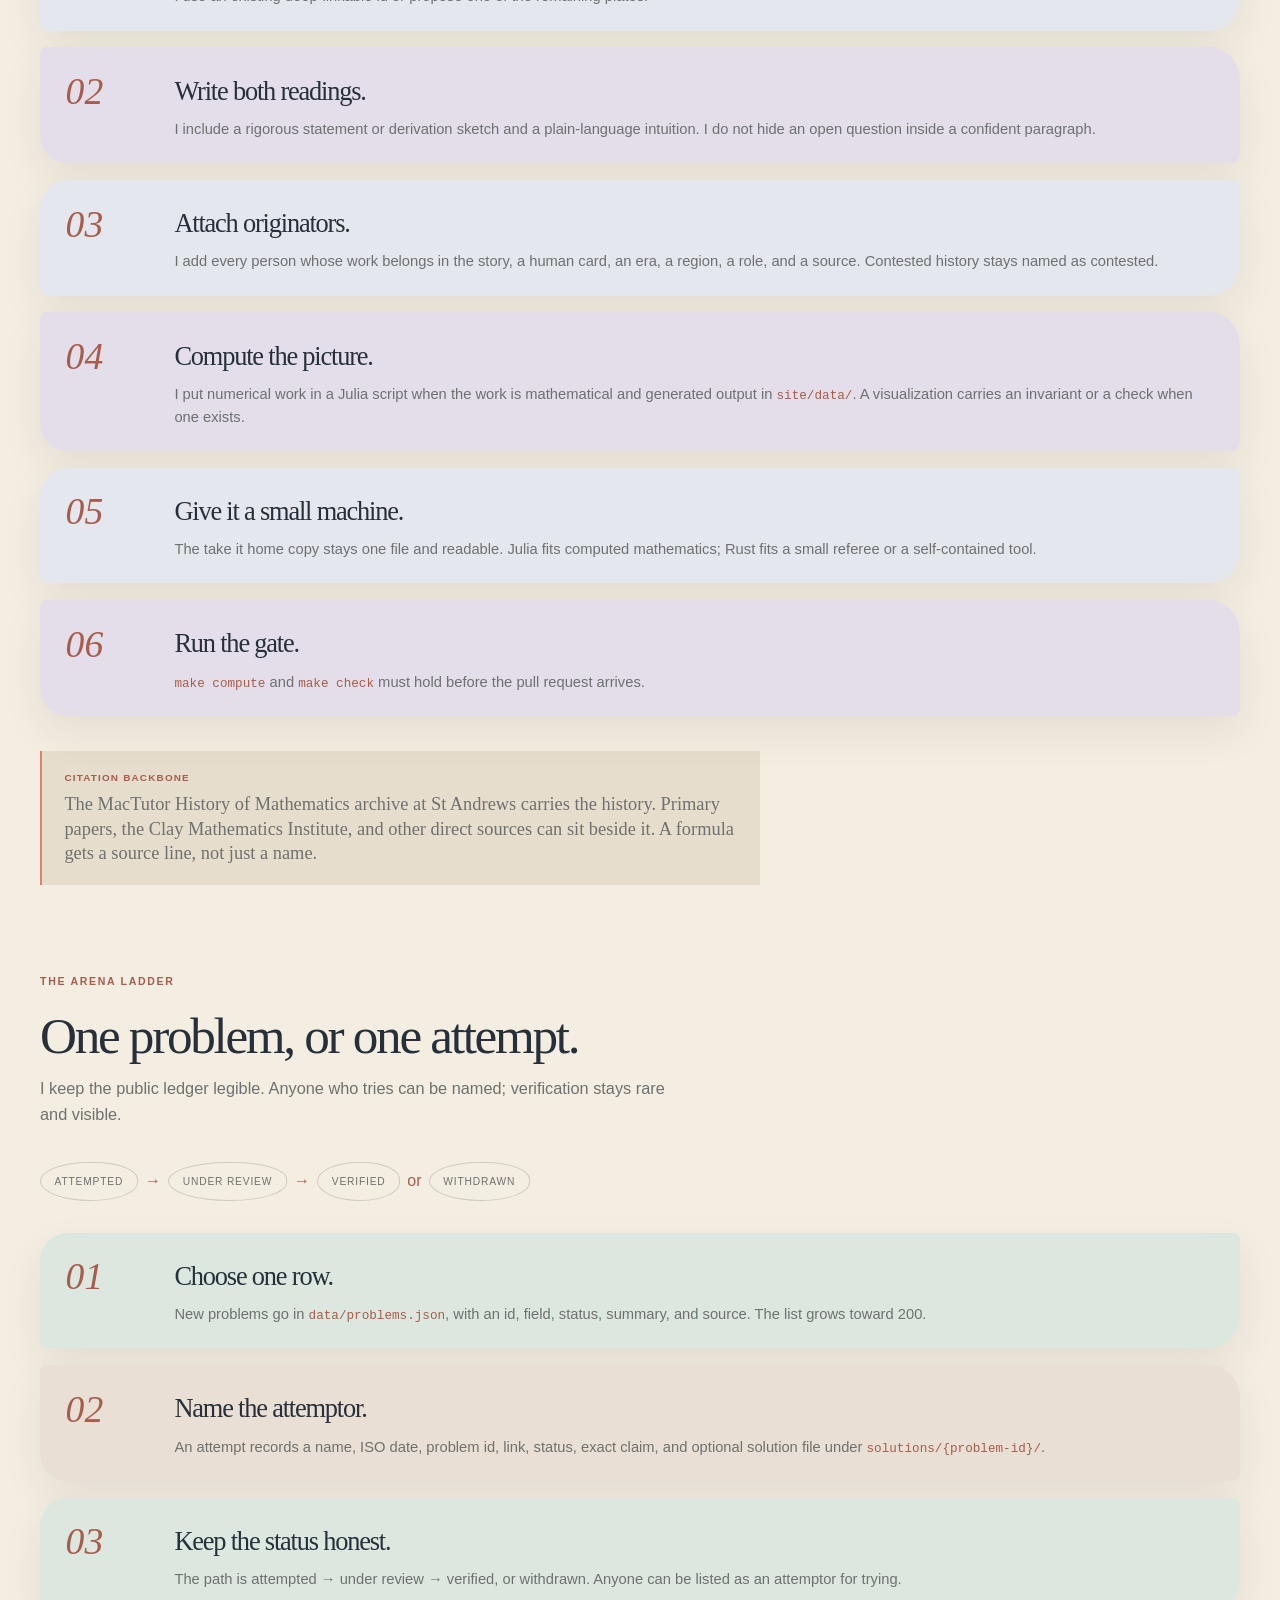
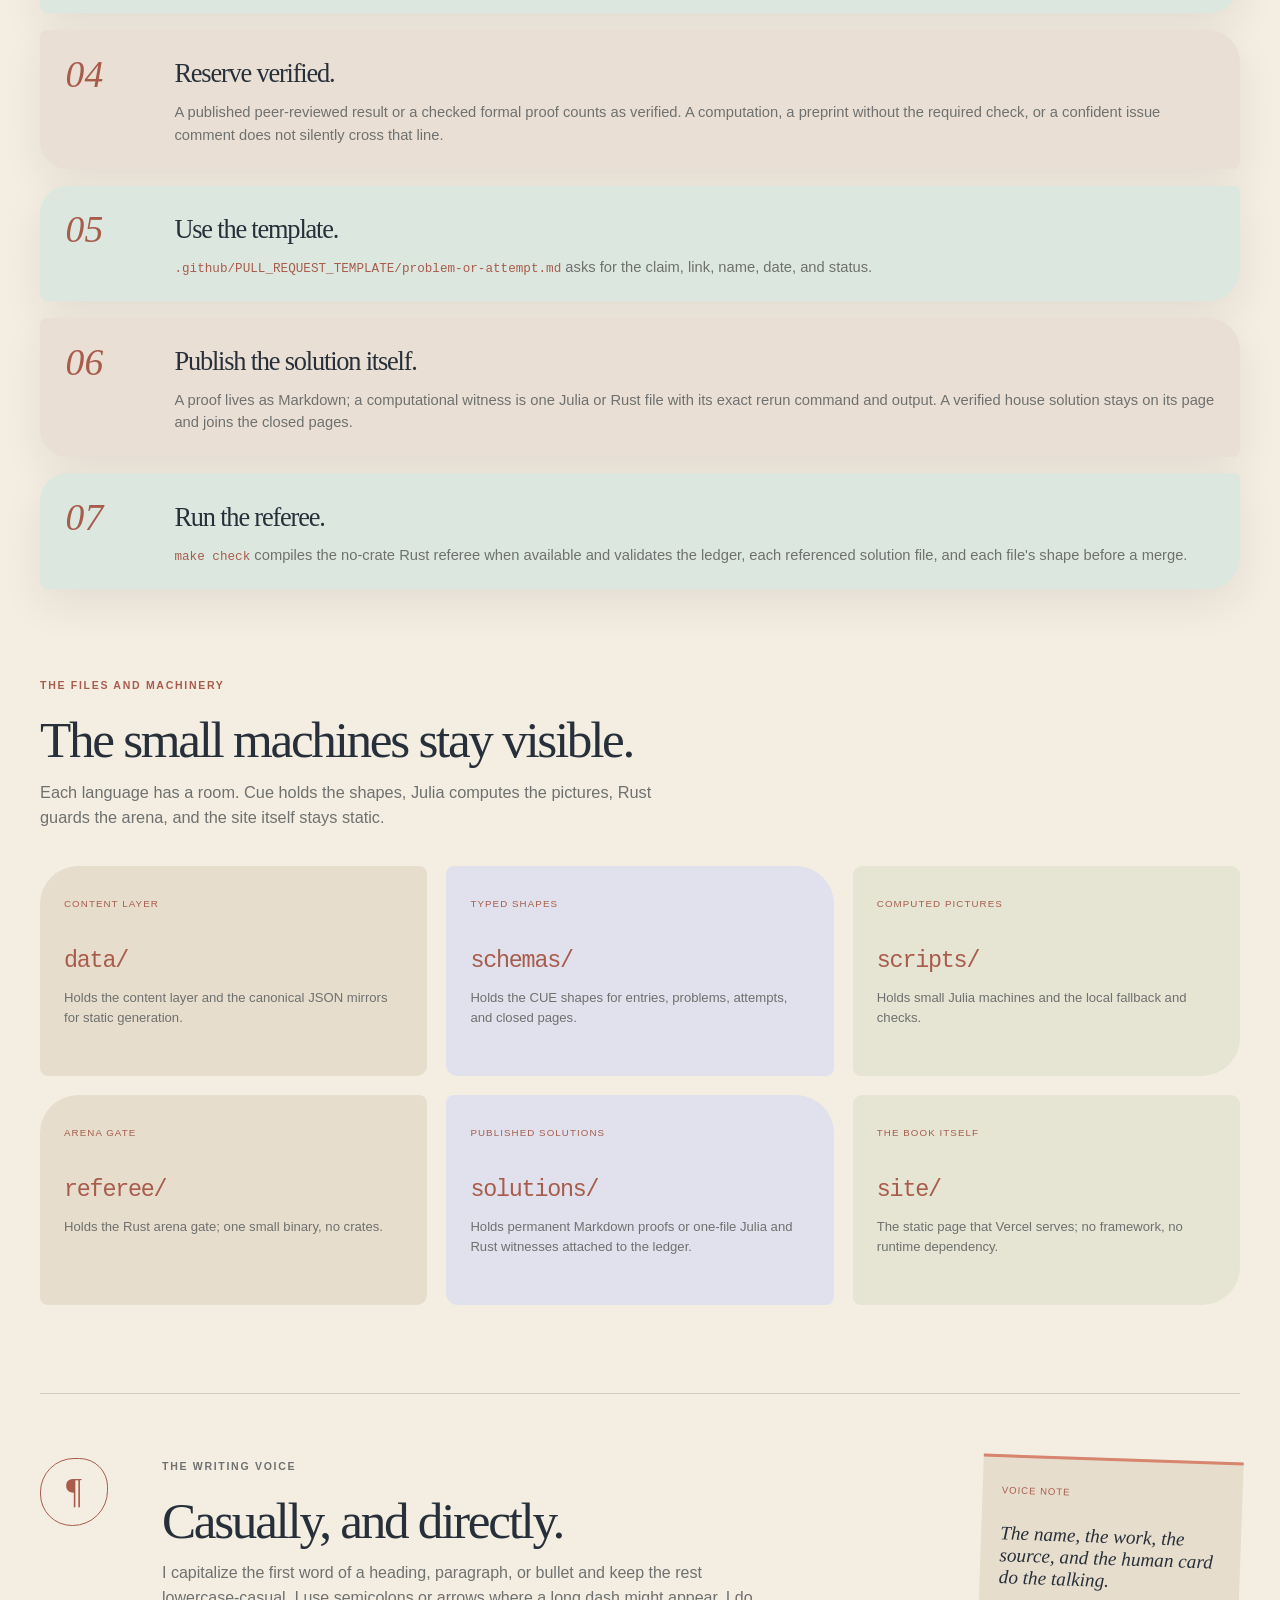
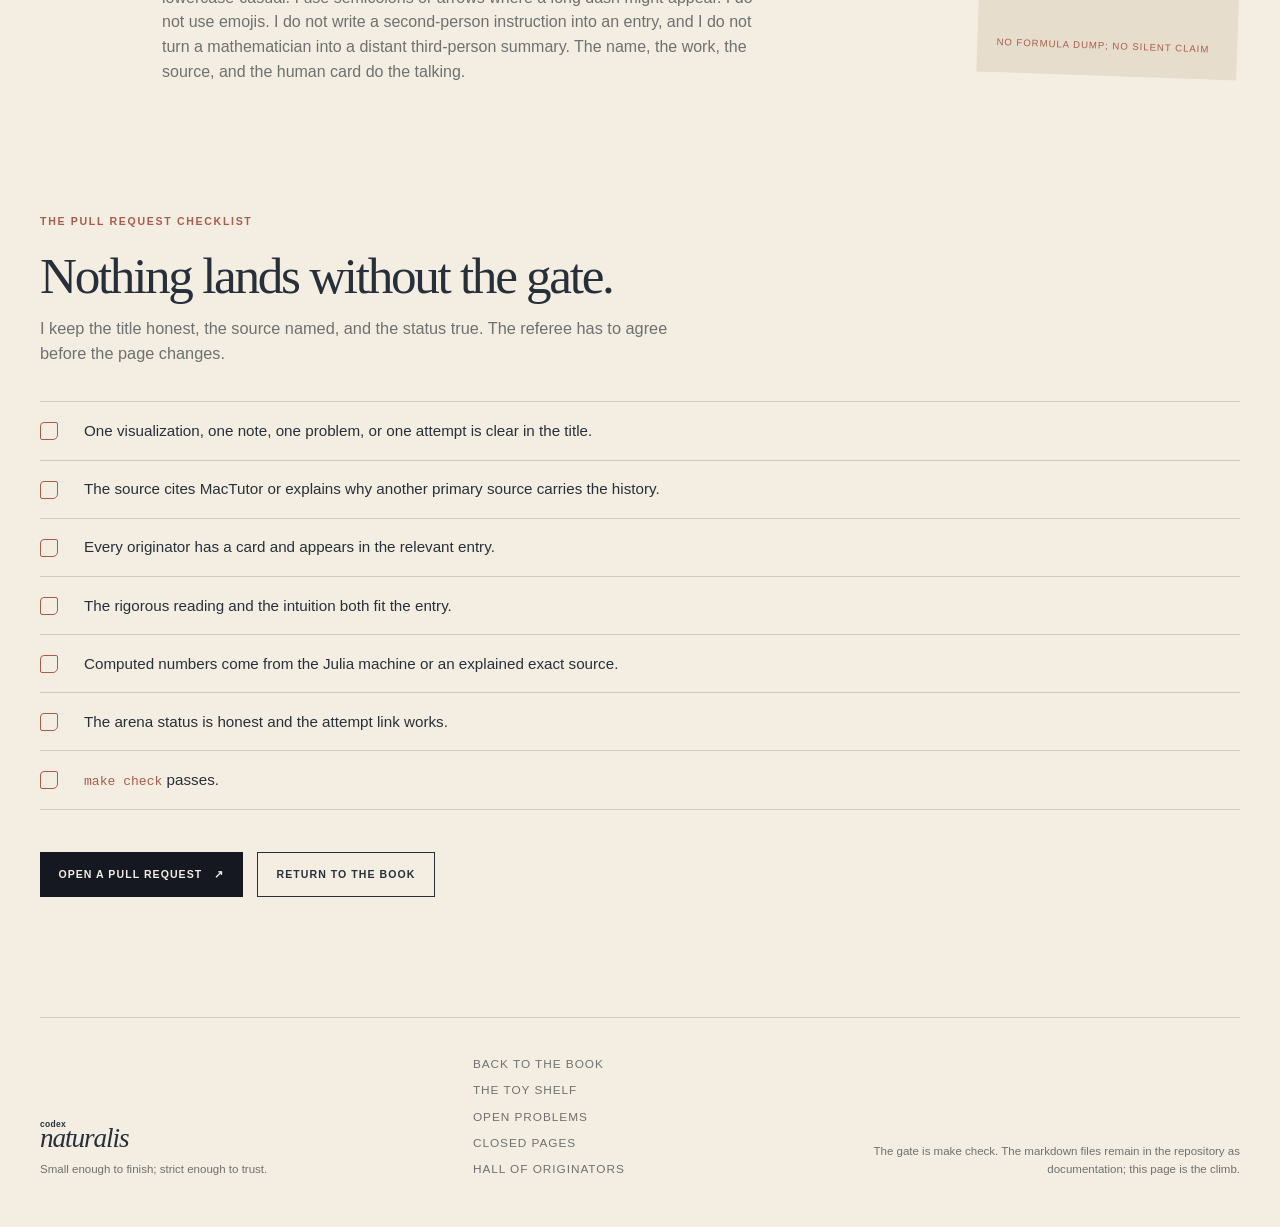
==== commit c580d752: "Add honest arena ledger and solution artifacts" ====
--- a/site/contributing.html
+++ b/site/contributing.html
@@ -14,8 +14,10 @@
     <a class="wordmark" href="index.html" aria-label="Codex Naturalis home"><span>codex</span><i>naturalis</i></a>
     <nav class="site-nav" aria-label="Main navigation">
       <a href="index.html">The book</a>
+      <a href="toys.html">The toys</a>
       <a href="problems.html">The arena <sup>200</sup></a>
       <a href="humans.html">The hall</a>
+      <a href="solved.html">Closed pages</a>
       <a class="active" href="contributing.html">The ladder</a>
     </nav>
     <a class="random-button" href="https://github.com/Mascottz/codex-naturalis/pulls">Bring one plate <span aria-hidden="true">↗</span></a>
@@ -152,7 +154,7 @@
           <span class="rung-index">02</span>
           <div>
             <h3>Name the attemptor.</h3>
-            <p>An attempt records the attemptor's name, ISO date, problem id, link, status, exact claim, and any review note.</p>
+            <p>An attempt records a name, ISO date, problem id, link, status, exact claim, and optional solution file under <code>solutions/{problem-id}/</code>.</p>
           </div>
         </li>
         <li class="rung">
@@ -179,8 +181,15 @@
         <li class="rung">
           <span class="rung-index">06</span>
           <div>
+            <h3>Publish the solution itself.</h3>
+            <p>A proof lives as Markdown; a computational witness is one Julia or Rust file with its exact rerun command and output. A verified house solution stays on its page and joins the closed pages.</p>
+          </div>
+        </li>
+        <li class="rung">
+          <span class="rung-index">07</span>
+          <div>
             <h3>Run the referee.</h3>
-            <p><code>make check</code> compiles the no-crate Rust referee when available and validates the generated ledger before a merge.</p>
+            <p><code>make check</code> compiles the no-crate Rust referee when available and validates the ledger, each referenced solution file, and each file's shape before a merge.</p>
           </div>
         </li>
       </ol>
@@ -199,7 +208,7 @@
         <article class="machine-card">
           <span class="human-era">Typed shapes</span>
           <h3><code>schemas/</code></h3>
-          <p>Holds the CUE shapes for entries, problems, and attempts.</p>
+          <p>Holds the CUE shapes for entries, problems, attempts, and closed pages.</p>
         </article>
         <article class="machine-card">
           <span class="human-era">Computed pictures</span>
@@ -210,6 +219,11 @@
           <span class="human-era">Arena gate</span>
           <h3><code>referee/</code></h3>
           <p>Holds the Rust arena gate; one small binary, no crates.</p>
+        </article>
+        <article class="machine-card">
+          <span class="human-era">Published solutions</span>
+          <h3><code>solutions/</code></h3>
+          <p>Holds permanent Markdown proofs or one-file Julia and Rust witnesses attached to the ledger.</p>
         </article>
         <article class="machine-card">
           <span class="human-era">The book itself</span>
@@ -281,7 +295,9 @@
     </div>
     <div class="footer-links">
       <a href="index.html">Back to the book</a>
+      <a href="toys.html">The toy shelf</a>
       <a href="problems.html">Open problems</a>
+      <a href="solved.html">Closed pages</a>
       <a href="humans.html">Hall of originators</a>
     </div>
     <p class="footer-sources">The gate is make check. The markdown files remain in the repository as documentation; this page is the climb.</p>
--- a/site/assets/styles.css
+++ b/site/assets/styles.css
@@ -129,14 +129,14 @@
 .ledger { margin: 5rem 0 7rem; padding-top: 2rem; border-top: 1px solid var(--line); }.ledger h2 { margin-bottom: 1rem; }.ledger > p { color: var(--muted); max-width: 660px; }.attempt { display: grid; grid-template-columns: 1fr 140px 180px; gap: 1rem; align-items: center; padding: 1rem 0; border-bottom: 1px solid var(--line); }.attempt strong { font-family: var(--display); font-weight: 400; }.attempt small { color: var(--muted); }.attempt a { color: var(--coral-dark); font-size: .7rem; text-decoration: none; }
 .ladder { display: flex; gap: .45rem; align-items: center; margin: 2rem 0; }.ladder-step { padding: .65rem .85rem; border: 1px solid var(--line); border-radius: 50% 45% 48% 52%; color: var(--muted); font-size: .64rem; text-transform: uppercase; letter-spacing: .08em; }.ladder-arrow { color: var(--coral-dark); }
 
-.timeline-wrap { overflow-x: auto; padding: 2rem 0 4rem; }.timeline { min-width: 920px; height: 180px; position: relative; border-bottom: 1px solid var(--ink); }.timeline::before { content: ""; position: absolute; left: 0; right: 0; top: 83px; border-top: 1px solid var(--line); }.timeline-item { position: absolute; top: 55px; transform: translateX(-50%); text-align: center; }.timeline-item::before { content: ""; display: block; margin: 19px auto 8px; width: 11px; height: 11px; border-radius: 50%; background: var(--coral); border: 3px solid var(--paper); box-shadow: 0 0 0 1px var(--coral); }.timeline-item:nth-child(2n)::before { background: var(--lilac); box-shadow: 0 0 0 1px var(--lilac); }.timeline-item strong { display: block; font: 1rem var(--display); white-space: nowrap; }.timeline-item small { display: block; color: var(--muted); font-size: .6rem; letter-spacing: .08em; text-transform: uppercase; white-space: nowrap; }.hall-grid { display: grid; grid-template-columns: repeat(3, 1fr); gap: 1.2rem; padding-bottom: 7rem; }.human-card { position: relative; min-height: 240px; padding: 1.6rem; background: var(--paper-deep); border-radius: 38px 8px 10px 8px; }.human-card:nth-child(3n+2) { background: #e0e1ec; border-radius: 8px 38px 8px 12px; }.human-card:nth-child(3n) { background: #e6e4d3; border-radius: 9px 9px 38px 8px; }.human-era { color: var(--coral-dark); font: .61rem var(--body); letter-spacing: .11em; text-transform: uppercase; }.human-card h2 { margin: 1.5rem 0 .35rem; font-size: 1.9rem; }.human-role { margin: 0 0 1.2rem; color: var(--muted); font-size: .72rem; }.human-card p:last-child { margin: 0; font-size: .78rem; color: var(--ink); }.human-entry-links { position: absolute; right: 1.4rem; top: 1.4rem; color: var(--muted); font: .6rem var(--mono); }
+.timeline-wrap { overflow-x: auto; padding: 2rem 0 4rem; }.timeline { min-width: 2800px; height: 220px; position: relative; border-bottom: 1px solid var(--ink); }.timeline::before { content: ""; position: absolute; left: 0; right: 0; top: 108px; border-top: 1px solid var(--line); }.timeline-item { position: absolute; width: 7.2rem; transform: translateX(-50%); text-align: center; }.timeline-item.above { top: 8px; }.timeline-item.below { top: 124px; }.timeline-item::before { content: ""; position: absolute; left: 50%; width: 11px; height: 11px; transform: translateX(-50%); border-radius: 50%; background: var(--coral); border: 3px solid var(--paper); box-shadow: 0 0 0 1px var(--coral); }.timeline-item.above::before { top: 94px; }.timeline-item.below::before { top: -22px; }.timeline-item:nth-child(2n)::before { background: var(--lilac); box-shadow: 0 0 0 1px var(--lilac); }.timeline-item strong { display: block; font: .95rem var(--display); }.timeline-item small { display: block; color: var(--muted); font-size: .58rem; letter-spacing: .08em; text-transform: uppercase; }.hall-grid { display: grid; grid-template-columns: repeat(3, 1fr); gap: 1.2rem; padding-bottom: 7rem; }.human-card { position: relative; min-height: 240px; padding: 1.6rem; background: var(--paper-deep); border-radius: 38px 8px 10px 8px; }.human-card:nth-child(3n+2) { background: #e0e1ec; border-radius: 8px 38px 8px 12px; }.human-card:nth-child(3n) { background: #e6e4d3; border-radius: 9px 9px 38px 8px; }.human-era { color: var(--coral-dark); font: .61rem var(--body); letter-spacing: .11em; text-transform: uppercase; }.human-card h2 { margin: 1.5rem 0 .35rem; font-size: 1.9rem; }.human-role { margin: 0 0 1.2rem; color: var(--muted); font-size: .72rem; }.human-card p:last-child { margin: 0; font-size: .78rem; color: var(--ink); }.human-entry-links { position: absolute; right: 1.4rem; top: 1.4rem; color: var(--muted); font: .6rem var(--mono); }
 
 @media (max-width: 800px) {
   .site-header { min-height: 75px; flex-wrap: wrap; gap: .7rem; padding-block: .8rem; }.site-nav { order: 3; width: 100%; justify-content: space-between; gap: .4rem; }.site-nav a { font-size: .6rem; }.random-button { font-size: .62rem; }
   .hero { display: block; min-height: auto; padding-block: 4rem 5rem; }.hero-instrument { width: min(70vw, 380px); margin: 4rem auto 1rem; }.book-intro { display: block; }.index-stats { margin-top: 1.2rem; }.index-stats strong { font-size: 2rem; }
   .entry-plate { grid-template-columns: 1fr; gap: 1rem; padding: 1.5rem; }.entry-aside { display: block; }.entry-source { margin-top: 1.2rem; }.entry-copy > .statement { font-size: 1.2rem; }.readings { gap: .8rem; }.visual-tools input[type="range"] { width: 45%; }.take-home { width: 100%; text-align: left; margin-left: 0; margin-top: .3rem; }
   .margin { grid-template-columns: 1fr; gap: 1rem; }.margin-mark { width: 54px; height: 54px; }.margin-note { max-width: 280px; }.site-footer { grid-template-columns: 1fr; }.footer-sources { text-align: left; }
-  .page-hero { padding-block: 4rem 3rem; }.arena-band { grid-template-columns: 1fr; }.counter { text-align: left; }.attempt { grid-template-columns: 1fr; gap: .25rem; }.ladder { flex-wrap: wrap; }.ladder-arrow { display: none; }.hall-grid { grid-template-columns: 1fr; }.timeline { min-width: 800px; }
+  .page-hero { padding-block: 4rem 3rem; }.arena-band { grid-template-columns: 1fr; }.counter { text-align: left; }.attempt { grid-template-columns: 1fr; gap: .25rem; }.ladder { flex-wrap: wrap; }.ladder-arrow { display: none; }.hall-grid { grid-template-columns: 1fr; }.timeline { min-width: 2400px; }
 }
 @media (prefers-reduced-motion: reduce) { html { scroll-behavior: auto; }.button { transition: none; } }
 
@@ -192,3 +192,252 @@
   .rung h3 { font-size: 1.3rem; }
   .climb-section { padding-bottom: 3.6rem; }
 }
+
+/* the toy shelf; four instruments with their own geometry */
+.site-nav a { white-space: nowrap; }
+.toy-hero { padding-bottom: 3rem; }
+.toy-hero h1 { max-width: 850px; }
+.toy-hero-line { display: flex; flex-wrap: wrap; gap: .55rem 1.4rem; margin-top: 2.1rem; padding-top: .85rem; border-top: 1px solid var(--line); color: var(--coral-dark); font: .62rem var(--mono); letter-spacing: .08em; text-transform: uppercase; }
+.toy-shelf-grid { display: grid; grid-template-columns: minmax(0, 1.05fr) minmax(0, .95fr); gap: 3.2rem 2.5rem; padding: 1rem 0 5rem; align-items: start; }
+.toy-card { position: relative; overflow: hidden; padding: clamp(1.4rem, 3.4vw, 2.7rem); box-shadow: var(--shadow); }
+.toy-card::before { content: ""; position: absolute; z-index: 0; width: 13rem; height: 13rem; right: -6rem; top: -7rem; border: 1px solid rgba(39,48,58,.17); border-radius: 50%; pointer-events: none; }
+.toy-card > * { position: relative; z-index: 1; }
+.toy-buffon { background: #e5e7ee; border-radius: 44px 5px 31px 11px; transform: rotate(-.25deg); }
+.toy-galton { margin-top: 3.5rem; background: #dce8df; border-radius: 7px 46px 10px 36px; transform: rotate(.35deg); }
+.toy-chaos { background: #e3deea; border-radius: 50% 8px 43px 7px / 22px 8px 31px 8px; transform: rotate(.25deg); }
+.toy-hotel { margin-top: 3.1rem; background: #eadfd4; border-radius: 7px 34px 8px 44px; transform: rotate(-.3deg); }
+.toy-heading { display: flex; align-items: baseline; gap: 1rem; flex-wrap: wrap; }
+.toy-number { color: var(--coral-dark); font: .62rem var(--mono); letter-spacing: .09em; text-transform: uppercase; }
+.toy-heading h2 { margin: 0; font-size: clamp(2.2rem, 3.6vw, 3.5rem); }
+.toy-intro { max-width: 38rem; margin: 1rem 0 1.35rem; color: var(--muted); font-size: .91rem; }
+.toy-stage { padding: .55rem .65rem 0; background: rgba(244,238,226,.62); border-radius: 17px 4px 18px 5px; }
+.toy-canvas { display: block; width: 100%; height: 300px; }
+.toy-readout { display: grid; grid-template-columns: 1fr auto; gap: .25rem .7rem; align-items: baseline; padding: .75rem .25rem .7rem; border-top: 1px solid rgba(39,48,58,.17); }
+.toy-readout span, .toy-readout small { color: var(--muted); font: .61rem var(--mono); }
+.toy-readout strong { grid-column: 2; grid-row: 1 / span 2; color: var(--coral-dark); font: 1.2rem var(--display); text-align: right; }
+.toy-readout small { grid-column: 1; }
+.toy-controls { display: grid; grid-template-columns: auto minmax(80px, 1fr) 4rem auto; gap: .7rem; align-items: center; padding: .95rem .1rem .4rem; }
+.toy-controls label { color: var(--muted); font-size: .64rem; letter-spacing: .08em; text-transform: uppercase; }
+.toy-controls input[type="range"] { width: 100%; accent-color: var(--coral-dark); }
+.toy-controls output { color: var(--ink); font: .68rem var(--mono); }
+.toy-button { border: 0; border-bottom: 1px solid var(--coral-dark); padding: .35rem 0; background: transparent; color: var(--coral-dark); font-size: .64rem; letter-spacing: .07em; text-transform: uppercase; }
+.toy-button:hover { color: var(--ink); }
+.toy-invariant { margin: .5rem 0 1rem; color: var(--muted); font: .67rem var(--mono); line-height: 1.5; }
+.toy-entry-link { display: inline-flex; align-items: center; gap: .45rem; color: var(--ink); text-decoration: none; font: .65rem var(--body); letter-spacing: .08em; text-transform: uppercase; border-bottom: 1px solid var(--coral-dark); padding-bottom: .2rem; }
+.toy-entry-link:hover { color: var(--coral-dark); }
+.toy-entry-links { display: flex; flex-wrap: wrap; gap: .65rem 1.1rem; }
+.hotel-stage { padding: .9rem 1rem .6rem; border-top: 1px solid rgba(39,48,58,.2); border-bottom: 1px solid rgba(39,48,58,.2); }
+.hotel-caption { display: flex; justify-content: space-between; gap: 1rem; color: var(--coral-dark); font: .58rem var(--mono); letter-spacing: .06em; text-transform: uppercase; }
+.hotel-caption span:last-child { color: var(--muted); text-align: right; }
+.hotel-rooms { display: grid; grid-template-columns: 1fr 1fr; gap: .4rem .9rem; margin: 1rem 0 0; padding: 0; list-style: none; }
+.hotel-room { display: flex; justify-content: space-between; gap: .45rem; align-items: baseline; padding: .38rem .55rem; background: rgba(244,238,226,.56); border-radius: 13px 3px 12px 3px; animation: hotel-arrival .35s ease both; }
+.hotel-room:nth-child(3n) { transform: translateX(.55rem); }
+.hotel-room span { color: var(--muted); font: .56rem var(--mono); white-space: nowrap; }
+.hotel-room strong { color: var(--ink); font: .83rem var(--display); text-align: right; }
+.hotel-room.new-arrival { background: rgba(215,133,111,.32); }
+.hotel-ellipsis { margin: .45rem 0 0; color: var(--coral-dark); font: 1.6rem var(--display); text-align: center; line-height: .8; }
+.hotel-controls { display: flex; flex-wrap: wrap; gap: 1.3rem; padding: .85rem .1rem .35rem; }
+.quiet-toy-button { color: var(--muted); border-color: var(--line); }
+@keyframes hotel-arrival { from { opacity: .25; translate: 0 -7px; } to { opacity: 1; translate: 0 0; } }
+.toy-colophon { display: grid; grid-template-columns: 58px 1fr; gap: 1.3rem; align-items: center; max-width: 790px; margin: 0 auto 7rem; padding: 1.5rem 2rem; border-top: 1px solid var(--coral-dark); border-bottom: 1px solid var(--line); transform: rotate(-.4deg); }
+.toy-colophon-mark { display: grid; place-items: center; width: 48px; height: 48px; border: 1px solid var(--coral-dark); border-radius: 46% 54% 47% 53%; color: var(--coral-dark); font: 1.7rem var(--display); }
+.toy-colophon p { margin: 0; color: var(--muted); font: 1.1rem var(--display); }
+
+/* the bookplate; a small reading surface with a real print face */
+.entry-sound { display: flex; align-items: center; gap: .8rem; margin: 1.1rem 0 -.7rem; }
+.entry-sound p { margin: 0; color: var(--muted); font: italic .9rem var(--display); }
+.sound-toggle { display: inline-flex; align-items: center; gap: .35rem; border: 1px solid rgba(39,48,58,.24); border-radius: 99px; padding: .32rem .6rem .32rem .4rem; background: rgba(244,238,226,.5); color: var(--coral-dark); font-size: .58rem; letter-spacing: .06em; text-transform: uppercase; }
+.sound-toggle svg { width: 16px; height: 16px; fill: none; stroke: currentColor; stroke-width: 1.7; stroke-linecap: round; stroke-linejoin: round; }
+.sound-toggle[aria-pressed="true"] { background: var(--night); color: var(--paper); }
+.sound-status { color: var(--muted); font-size: .59rem; }
+.bookplate-maker { margin-top: 1.1rem; border-top: 1px solid rgba(39,48,58,.2); }
+.bookplate-maker summary { width: fit-content; padding: .65rem .1rem .35rem; color: var(--coral-dark); cursor: pointer; font-size: .64rem; letter-spacing: .1em; text-transform: uppercase; }
+.bookplate-editor { padding: .7rem 0 .2rem; }
+.bookplate-form { display: grid; grid-template-columns: auto minmax(100px, 1fr) auto; gap: .65rem; align-items: center; }
+.bookplate-form label { color: var(--muted); font-size: .62rem; letter-spacing: .07em; text-transform: uppercase; }
+.bookplate-form input { min-width: 0; border: 0; border-bottom: 1px solid var(--line); border-radius: 0; padding: .45rem .25rem; background: transparent; color: var(--ink); font: .9rem var(--display); }
+.bookplate-form input:focus { outline: 2px solid var(--coral); outline-offset: 2px; }
+.bookplate-form button, .bookplate-print { border: 0; border-bottom: 1px solid var(--coral-dark); padding: .35rem .1rem; background: transparent; color: var(--coral-dark); font-size: .59rem; letter-spacing: .08em; text-transform: uppercase; }
+.bookplate-preview { padding-top: .9rem; }
+.bookplate-sheet { position: relative; display: grid; justify-items: center; gap: .45rem; width: 100%; max-width: 620px; min-height: 250px; margin: .4rem auto 1rem; padding: 1.5rem 2.2rem; border: 1px solid rgba(39,48,58,.55); outline: 1px solid rgba(39,48,58,.25); outline-offset: -7px; background: #f4eee2; color: var(--ink); text-align: center; box-shadow: 0 8px 28px rgba(24,27,36,.08); }
+.bookplate-sheet::before, .bookplate-sheet::after { content: "·"; position: absolute; top: 50%; color: var(--coral-dark); font: 1.5rem var(--display); }
+.bookplate-sheet::before { left: 1rem; }.bookplate-sheet::after { right: 1rem; }
+.bookplate-formula { max-width: 100%; color: var(--coral-dark); font: italic .92rem var(--mono); overflow-wrap: anywhere; }
+.bookplate-belongs { margin: .55rem 0 0; color: var(--muted); font: italic 1rem var(--display); }
+.bookplate-sheet h4 { max-width: 100%; margin: 0; font: 2.2rem/.98 var(--display); letter-spacing: -.03em; overflow-wrap: anywhere; }
+.bookplate-originators { margin: .25rem 0 0; color: var(--muted); font: .63rem var(--body); letter-spacing: .08em; text-transform: uppercase; }
+.bookplate-sheet time { color: var(--coral-dark); font: .62rem var(--mono); }
+.bookplate-print { margin-top: .35rem; }
+
+/* the closed pages; a lighter register of proofs already carried through */
+.solved-hero { padding-bottom: 3.5rem; }
+.solved-hero h1 { max-width: 900px; }
+.solved-band { display: grid; grid-template-columns: 1.4fr .6fr; gap: 2rem; align-items: end; padding: 1.2rem 0 2.4rem; border-top: 1px solid var(--line); }
+.solved-band h2 { max-width: 720px; margin: 0; font-size: clamp(2.3rem, 4vw, 4.4rem); }
+.solved-note { max-width: 750px; margin: 0 0 2.5rem; color: var(--muted); font: 1.05rem var(--display); }
+.solved-grid { display: grid; grid-template-columns: repeat(3, minmax(0, 1fr)); gap: 1.35rem; padding-bottom: 7rem; }
+.solved-plate { position: relative; min-height: 330px; padding: 1.55rem 1.65rem 1.4rem; background: var(--paper-deep); border-radius: 34px 5px 12px 7px; box-shadow: var(--shadow); }
+.solved-plate:nth-child(3n+2) { background: #e0e1ec; border-radius: 7px 38px 8px 27px; transform: translateY(1.4rem); }
+.solved-plate:nth-child(3n) { background: #dce8df; border-radius: 10px 10px 37px 8px; }
+.solved-plate:nth-child(4n) { background: #eadfd4; }
+.solved-topline { display: flex; align-items: center; justify-content: space-between; gap: .6rem; }
+.solved-number { color: var(--coral-dark); font: italic 1.4rem var(--display); }
+.verification-register { padding: .28rem .48rem; border: 1px solid rgba(39,48,58,.24); border-radius: 40% 60% 47% 53%; color: var(--muted); font-size: .53rem; letter-spacing: .09em; text-transform: uppercase; }
+.verification-register.formal { border-color: #608276; color: #42675e; background: rgba(169,212,200,.34); }
+.verification-register.peer-reviewed { border-color: var(--coral-dark); color: var(--coral-dark); }
+.verification-register.relative-consistency { border-color: #75659b; color: #62527e; }
+.solved-plate h2 { margin: 1.3rem 0 .7rem; font-size: clamp(1.8rem, 2.4vw, 2.55rem); line-height: .98; }
+.solved-formula { margin: -.15rem 0 .75rem; color: var(--coral-dark); font: .84rem var(--mono); }
+.solved-solver, .solved-year { margin: .55rem 0; color: var(--ink); font: .8rem var(--display); }
+.solved-solver > span, .solved-year > span { display: block; margin-bottom: .15rem; color: var(--coral-dark); font: 700 .55rem var(--body); letter-spacing: .1em; text-transform: uppercase; }
+.solved-solver a { text-decoration-color: rgba(168,92,76,.55); text-underline-offset: 2px; }
+.solver-separator { color: var(--muted); }
+.solved-verification { margin: 1rem 0 .75rem; color: var(--muted); font-size: .72rem; line-height: 1.5; }
+.solved-source { color: var(--coral-dark); text-decoration: none; font-size: .59rem; letter-spacing: .08em; text-transform: uppercase; }
+
+/* the arena pages; each question carries its submissions and its solution shelf */
+.problem-pages { padding-top: 5rem; }
+.problem-pages > h2 { max-width: 850px; margin-bottom: 1rem; }
+.world-problem-pages { margin-top: 5rem; border-top: 1px solid var(--line); }
+.codex-problems { margin-top: 5.5rem; padding: 2.5rem 0 0; border-top: 2px solid var(--coral-dark); }
+.problem-page { position: relative; margin: 1.3rem 0 1.6rem; padding: 1.6rem clamp(1rem, 3vw, 2.5rem) 1.45rem; border-top: 1px solid rgba(39,48,58,.25); background: rgba(231,221,205,.23); }
+.problem-page:nth-child(odd) { border-radius: 31px 4px 25px 6px; }
+.problem-page:nth-child(even) { border-radius: 4px 28px 6px 23px; }
+.world-problem:nth-child(3n+2) { background: rgba(223,230,237,.47); }
+.house-problem { background: #e3deea; box-shadow: var(--shadow); }
+.house-problem:nth-child(odd) { background: #dce8df; }
+.house-problem:nth-child(even) { background: #eadfd4; }
+.problem-page-top { display: flex; justify-content: space-between; align-items: start; gap: 1.2rem; }
+.problem-page-index { color: var(--coral-dark); font: .59rem var(--mono); letter-spacing: .09em; text-transform: uppercase; }
+.problem-page h3 { margin: .45rem 0 .5rem; font-size: clamp(1.8rem, 3vw, 2.7rem); }
+.problem-page .status { margin-top: .25rem; }
+.problem-type { margin: 0 0 .8rem; color: var(--coral-dark); font: .63rem var(--mono); }
+.problem-statement { max-width: 880px; margin: .35rem 0 1rem; font: 1.05rem/1.42 var(--display); }
+.problem-approach { max-width: 840px; margin: 0 0 1.1rem; color: var(--muted); font-size: .78rem; }
+.problem-approach span { display: block; margin-bottom: .2rem; color: var(--coral-dark); font: 700 .55rem var(--body); letter-spacing: .1em; text-transform: uppercase; }
+.solutions-area { margin-top: 1.15rem; padding: .8rem 0 0 1rem; border-top: 1px solid rgba(39,48,58,.2); border-left: 2px solid var(--coral-dark); }
+.solutions-heading { display: flex; justify-content: space-between; flex-wrap: wrap; gap: .3rem 1rem; align-items: baseline; margin-bottom: .65rem; }
+.solutions-heading span { color: var(--coral-dark); font: 700 .58rem var(--body); letter-spacing: .12em; text-transform: uppercase; }
+.solutions-heading small { color: var(--muted); font: .58rem var(--mono); }
+.empty-solutions, .closed-solution-link { margin: .3rem 0 .5rem; color: var(--muted); font-size: .72rem; }
+.closed-solution-link a { color: var(--coral-dark); }
+.submission-card { position: relative; margin: .75rem 0; padding: 1rem 1.1rem; background: rgba(244,238,226,.55); border-radius: 19px 4px 15px 4px; }
+.submission-card.verified { background: rgba(169,212,200,.31); border: 1px solid rgba(66,103,94,.27); }
+.submission-card.under-review { background: rgba(221,189,114,.2); }
+.submission-heading { display: flex; justify-content: space-between; gap: 1rem; align-items: center; }
+.submission-heading h5 { margin: 0; font: 1.15rem var(--display); }
+.submission-heading time { display: block; margin-top: .15rem; color: var(--muted); font: .58rem var(--mono); }
+.submission-claim { margin: .65rem 0; font: .83rem/1.45 var(--display); }
+.submission-review { margin: .45rem 0; color: var(--muted); font-size: .7rem; }
+.status-stamp { display: inline-block; padding: .28rem .53rem; border-radius: 99px; font-size: .56rem; letter-spacing: .08em; text-transform: uppercase; white-space: nowrap; }
+.status-stamp.attempted { border: 1px dotted var(--line); color: var(--muted); background: transparent; }
+.status-stamp.under-review { color: #6d5c27; background: #f1e5bd; border: 1px solid rgba(109,92,39,.25); }
+.status-stamp.verified { color: #355c52; background: #d2e7dd; border: 1px solid rgba(66,103,94,.5); box-shadow: 0 0 0 2px rgba(169,212,200,.22); }
+.status-stamp.withdrawn { color: var(--muted); background: rgba(39,48,58,.06); text-decoration: line-through; }
+.solution-inscription { margin: .7rem 0; padding: .55rem .75rem; border-left: 2px solid #42675e; background: rgba(244,238,226,.43); }
+.solution-inscription p { margin: .12rem 0; color: #355c52; font: .72rem/1.4 var(--display); }
+.solution-inscription p span { font-variant: small-caps; letter-spacing: .07em; }
+.solution-file-heading { display: flex; justify-content: space-between; gap: 1rem; color: var(--muted); font: .56rem var(--mono); text-transform: uppercase; }
+.solution-file-content { position: relative; margin-top: .45rem; }
+.solution-file-content pre, .witness-output pre { max-height: 420px; overflow: auto; margin: 0; padding: .85rem 1rem; background: var(--night); color: #f4eee2; font: .68rem/1.55 var(--mono); white-space: pre; border-radius: 14px 3px 12px 3px; }
+.solution-file-content code, .witness-output code { color: inherit; }
+.copy-witness { margin-top: .5rem; border: 0; border-bottom: 1px solid var(--coral-dark); background: transparent; color: var(--coral-dark); padding: .25rem 0; font-size: .6rem; letter-spacing: .08em; text-transform: uppercase; }
+.solution-loading { margin: .35rem 0; color: var(--muted); font-size: .7rem; }
+.rerun-command { display: grid; gap: .25rem; margin: .65rem 0; }
+.rerun-command span, .witness-output > span { color: var(--coral-dark); font: 700 .54rem var(--body); letter-spacing: .1em; text-transform: uppercase; }
+.rerun-command code { overflow-wrap: anywhere; color: var(--ink); font: .66rem var(--mono); }
+.witness-output { margin-top: .65rem; }
+.witness-output pre { margin-top: .3rem; max-height: 180px; color: #d8e5dd; }
+.proof-markdown { color: var(--ink); font: .83rem/1.58 var(--display); }
+.proof-markdown h3, .proof-markdown h4, .proof-markdown h5, .proof-markdown h6 { margin: 1rem 0 .35rem; font-size: 1.1rem; }
+.proof-markdown p { margin: .45rem 0; }
+.proof-markdown ul { margin: .4rem 0; padding-left: 1.25rem; }
+.proof-markdown pre { overflow: auto; padding: .7rem; background: rgba(39,48,58,.08); font: .68rem var(--mono); }
+.submission-link { display: inline-block; margin-top: .35rem; color: var(--coral-dark); font-size: .59rem; text-decoration: none; letter-spacing: .08em; text-transform: uppercase; }
+.problem-origin { color: var(--coral-dark); font-size: .6rem; letter-spacing: .08em; text-transform: uppercase; }
+.problem-title a { text-decoration: none; text-decoration-color: var(--coral-dark); text-underline-offset: 3px; }
+.problem-title a:hover { color: var(--coral-dark); }
+.problem-title small { text-transform: uppercase; letter-spacing: .08em; }
+.status.attempted { color: var(--muted); background: transparent; border: 1px dotted var(--line); }
+.status.withdrawn { color: var(--muted); background: rgba(39,48,58,.06); }
+
+/* the duel wall; four margin notes instead of four matching slabs */
+.duel-wall { margin: 5rem 0 6rem; padding: 2.2rem 0 0; border-top: 1px solid var(--line); }
+.duel-wall > h2 { margin-bottom: .8rem; font-size: clamp(3rem, 5vw, 5rem); }
+.duel-grid { display: grid; grid-template-columns: repeat(4, minmax(0, 1fr)); gap: 1.35rem; margin-top: 2.3rem; }
+.duel-note { position: relative; padding: .9rem .75rem .85rem; border-top: 2px solid var(--coral-dark); }
+.duel-note:nth-child(2) { margin-top: 1.5rem; border-color: #6b7890; }
+.duel-note:nth-child(3) { margin-top: .4rem; border-color: #788c7c; }
+.duel-note:nth-child(4) { margin-top: 2rem; border-color: #9b8051; }
+.duel-index { color: var(--coral-dark); font: .56rem var(--mono); letter-spacing: .08em; text-transform: uppercase; }
+.duel-note h3 { margin: 1rem 0 .5rem; font-size: 1.7rem; line-height: .98; }
+.duel-formula { min-height: 2.5rem; margin: .75rem 0; color: var(--coral-dark); font: .75rem var(--mono); }
+.duel-note > p:last-child { margin: 0; color: var(--muted); font: .78rem/1.48 var(--display); }
+
+@media print {
+  @page { size: 5.5in 3.5in; margin: 0; }
+  body.printing-bookplate, body.printing-bookplate * { visibility: hidden !important; }
+  body.printing-bookplate .bookplate-print-target, body.printing-bookplate .bookplate-print-target * { visibility: visible !important; }
+  body.printing-bookplate .bookplate-print-target { position: fixed !important; inset: 0 !important; display: grid !important; width: 100% !important; height: 100% !important; max-width: none !important; margin: 0 !important; padding: .35in .5in !important; border: 1px solid #27303a !important; outline: 1px solid #27303a !important; outline-offset: -9px !important; background: #f4eee2 !important; color: #27303a !important; box-shadow: none !important; break-inside: avoid; }
+  body.printing-bookplate .bookplate-print-target button { display: none !important; }
+  body.printing-bookplate::before { display: none !important; }
+}
+
+@media (max-width: 1060px) {
+  .site-nav { gap: .75rem; }
+  .site-nav a { font-size: .64rem; }
+  .duel-grid { grid-template-columns: repeat(2, minmax(0, 1fr)); }
+  .duel-note:nth-child(n) { margin-top: 0; }
+}
+@media (max-width: 800px) {
+  .site-nav { justify-content: flex-start; flex-wrap: wrap; gap: .35rem .85rem; overflow: visible; }
+  .site-nav a { font-size: .56rem; }
+  .toy-shelf-grid { grid-template-columns: 1fr; gap: 2rem; }
+  .toy-galton, .toy-hotel { margin-top: 0; }
+  .toy-controls { grid-template-columns: auto minmax(70px, 1fr) 3.5rem; }
+  .toy-controls .toy-button { grid-column: 1 / -1; justify-self: start; }
+  .hotel-room:nth-child(3n) { transform: none; }
+  .solved-band { grid-template-columns: 1fr; }
+  .solved-band .counter { text-align: left; }
+  .solved-grid { grid-template-columns: repeat(2, minmax(0, 1fr)); gap: 1rem; }
+  .solved-plate:nth-child(3n+2) { transform: none; }
+  .problem-page-top { align-items: start; }
+  .duel-grid { grid-template-columns: 1fr 1fr; }
+  .bookplate-form { grid-template-columns: 1fr; gap: .4rem; }
+  .bookplate-form button { justify-self: start; }
+}
+@media (max-width: 560px) {
+  .solved-grid, .duel-grid { grid-template-columns: 1fr; }
+  .solved-plate { min-height: 0; }
+  .solved-plate:nth-child(n) { transform: none; }
+  .toy-colophon { grid-template-columns: 44px 1fr; padding: 1rem .3rem; }
+  .toy-colophon-mark { width: 38px; height: 38px; }
+  .toy-canvas { height: 250px; }
+  .hotel-rooms { grid-template-columns: 1fr; }
+  .hotel-caption { flex-direction: column; gap: .3rem; }
+  .hotel-caption span:last-child { text-align: left; }
+  .submission-heading { align-items: flex-start; flex-direction: column; }
+  .solution-file-heading { flex-direction: column; gap: .2rem; }
+}
+@media (prefers-reduced-motion: reduce) {
+  .hotel-room { animation: none; }
+  .toy-button, .sound-toggle, .bookplate-form button { transition: none; }
+}
+.timeline-item a { color: inherit; text-decoration: none; text-decoration-color: var(--coral-dark); text-underline-offset: 2px; }
+.timeline-item a:hover { color: var(--coral-dark); text-decoration: underline; }
+.human-entry-links { display: flex; flex-wrap: wrap; justify-content: flex-end; gap: .15rem .3rem; max-width: 45%; text-align: right; line-height: 1.2; }
+.human-entry-links a { color: inherit; text-decoration: none; }
+.human-entry-links a:hover { color: var(--coral-dark); text-decoration: underline; }
+.problem-source-line { display: flex; flex-wrap: wrap; gap: .4rem .75rem; align-items: baseline; margin: .25rem 0 .75rem; font-size: .62rem; }
+.problem-source-line span { color: var(--coral-dark); font: 700 .54rem var(--body); letter-spacing: .1em; text-transform: uppercase; }
+.problem-source-line a { color: var(--muted); text-decoration-color: var(--coral-dark); text-underline-offset: 2px; }
+.problem-source-line a:hover { color: var(--coral-dark); }
+.solution-attachment[data-solution-type="julia"], .solution-attachment[data-solution-type="rust"] { display: grid; grid-template-columns: minmax(0, 1.45fr) minmax(170px, .75fr); gap: .55rem 1rem; }
+.solution-attachment[data-solution-type="julia"] .solution-file-heading, .solution-attachment[data-solution-type="rust"] .solution-file-heading { grid-column: 1 / -1; }
+.solution-attachment[data-solution-type="julia"] .solution-file-content, .solution-attachment[data-solution-type="rust"] .solution-file-content { grid-column: 1; grid-row: 2; min-width: 0; }
+.solution-attachment[data-solution-type="julia"] .rerun-command, .solution-attachment[data-solution-type="rust"] .rerun-command { grid-column: 1; grid-row: 3; margin: 0; }
+.solution-attachment[data-solution-type="julia"] .witness-output, .solution-attachment[data-solution-type="rust"] .witness-output { grid-column: 2; grid-row: 2 / span 2; margin: 0; align-self: start; }
+@media (max-width: 800px) {
+  .solution-attachment[data-solution-type="julia"], .solution-attachment[data-solution-type="rust"] { grid-template-columns: 1fr; }
+  .solution-attachment[data-solution-type="julia"] .solution-file-content, .solution-attachment[data-solution-type="rust"] .solution-file-content, .solution-attachment[data-solution-type="julia"] .rerun-command, .solution-attachment[data-solution-type="rust"] .rerun-command, .solution-attachment[data-solution-type="julia"] .witness-output, .solution-attachment[data-solution-type="rust"] .witness-output { grid-column: 1; grid-row: auto; }
+}
